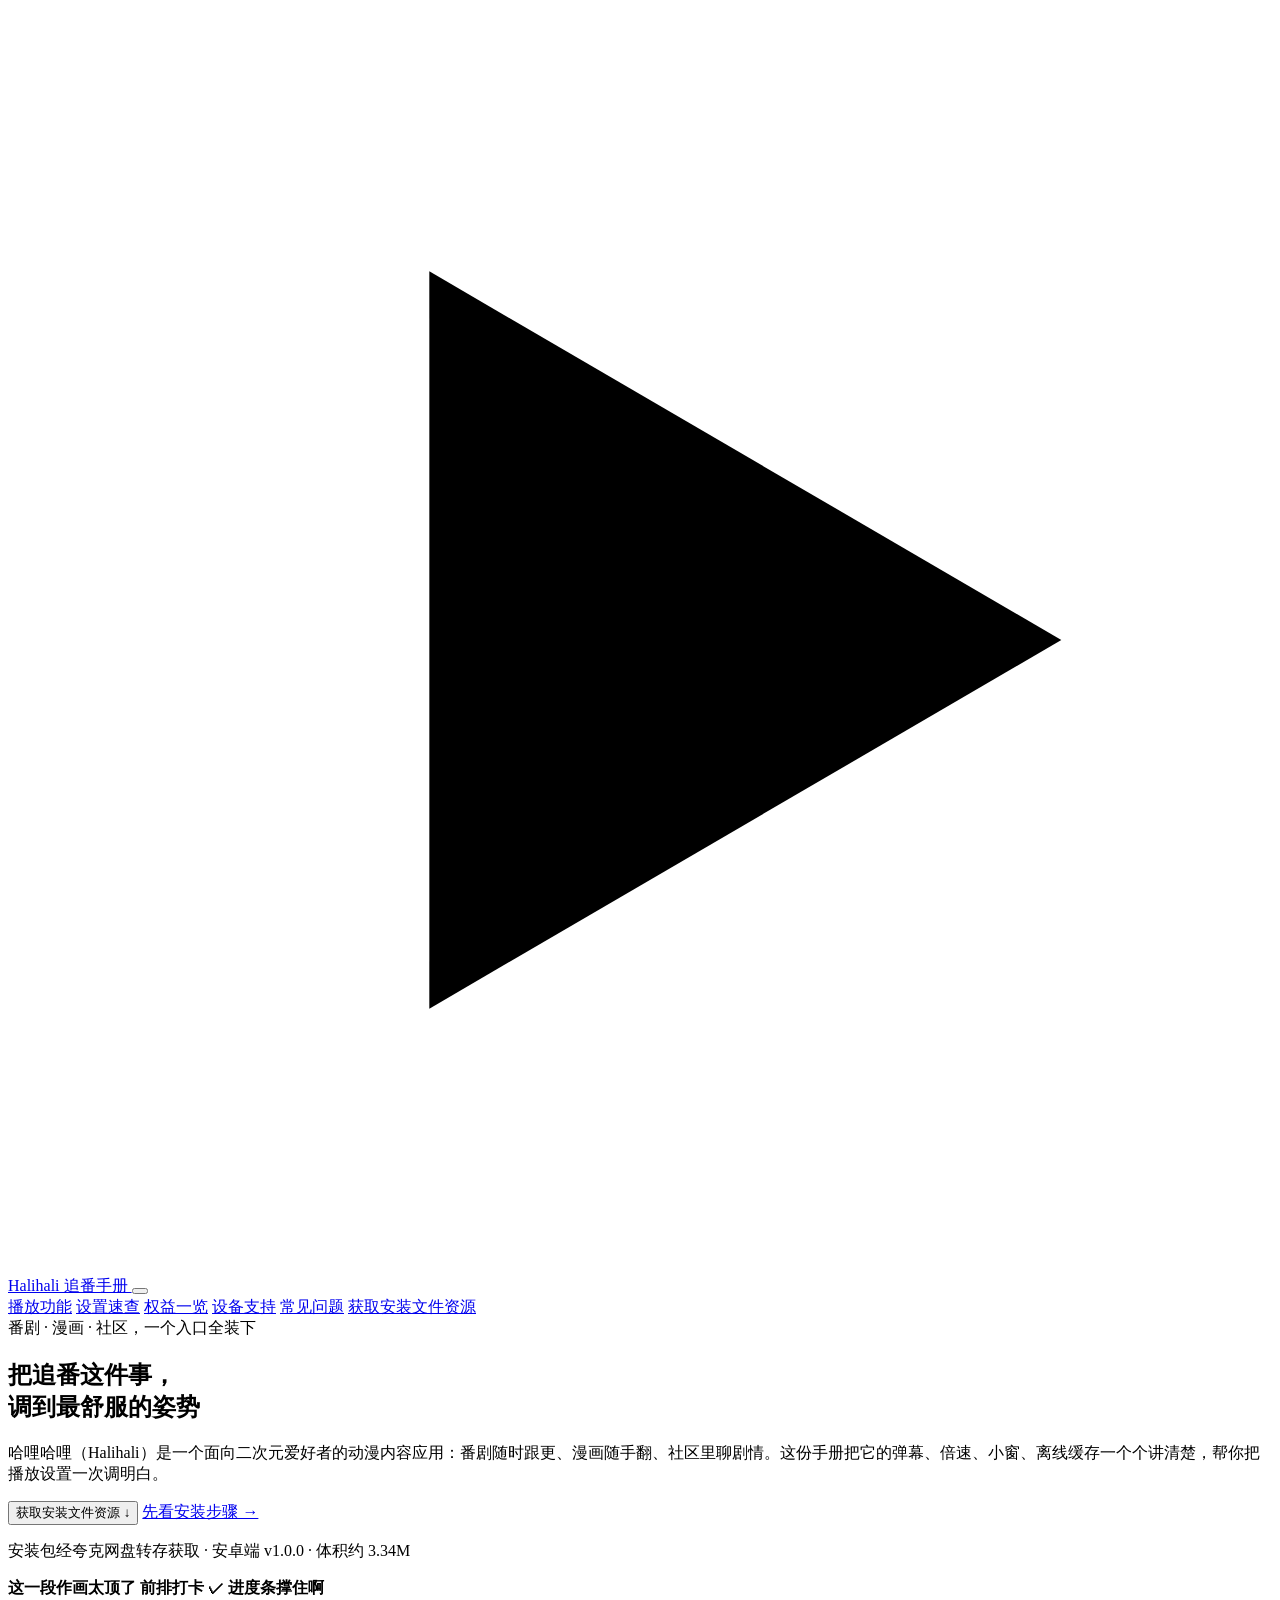
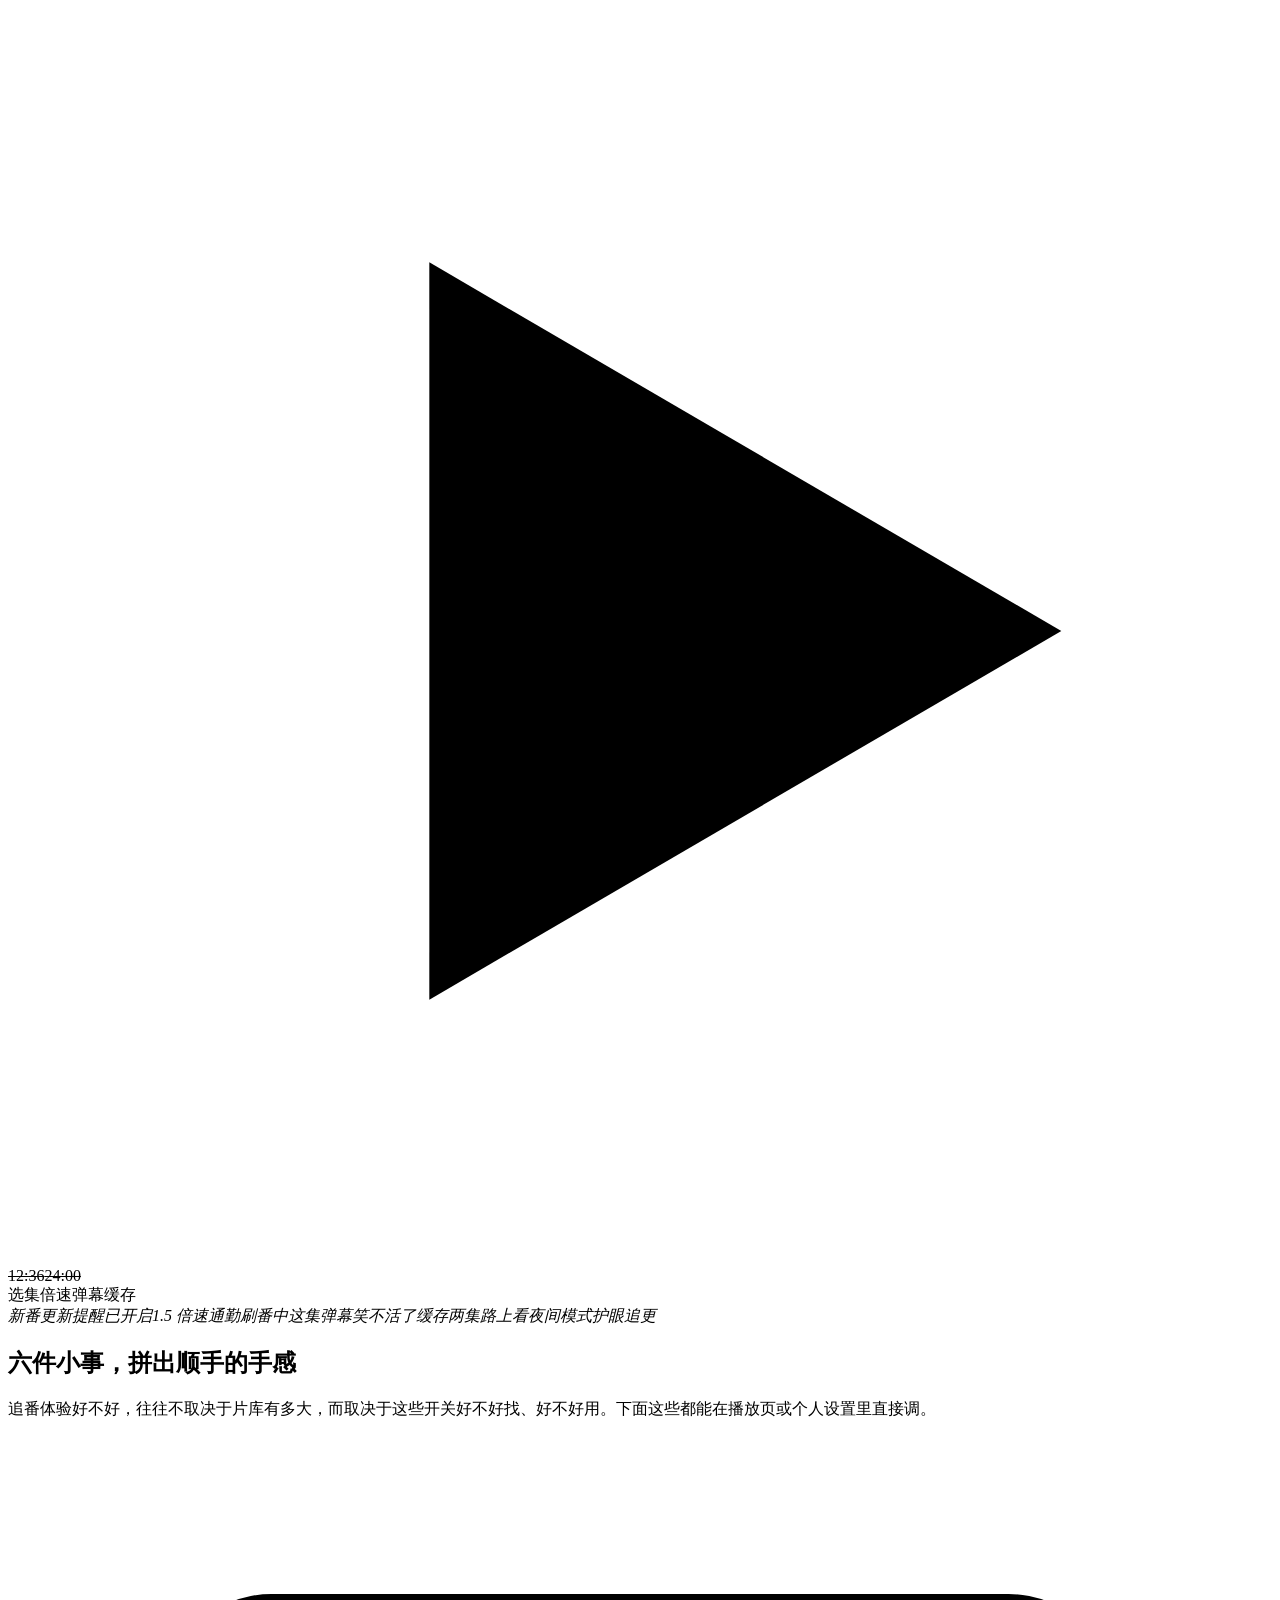
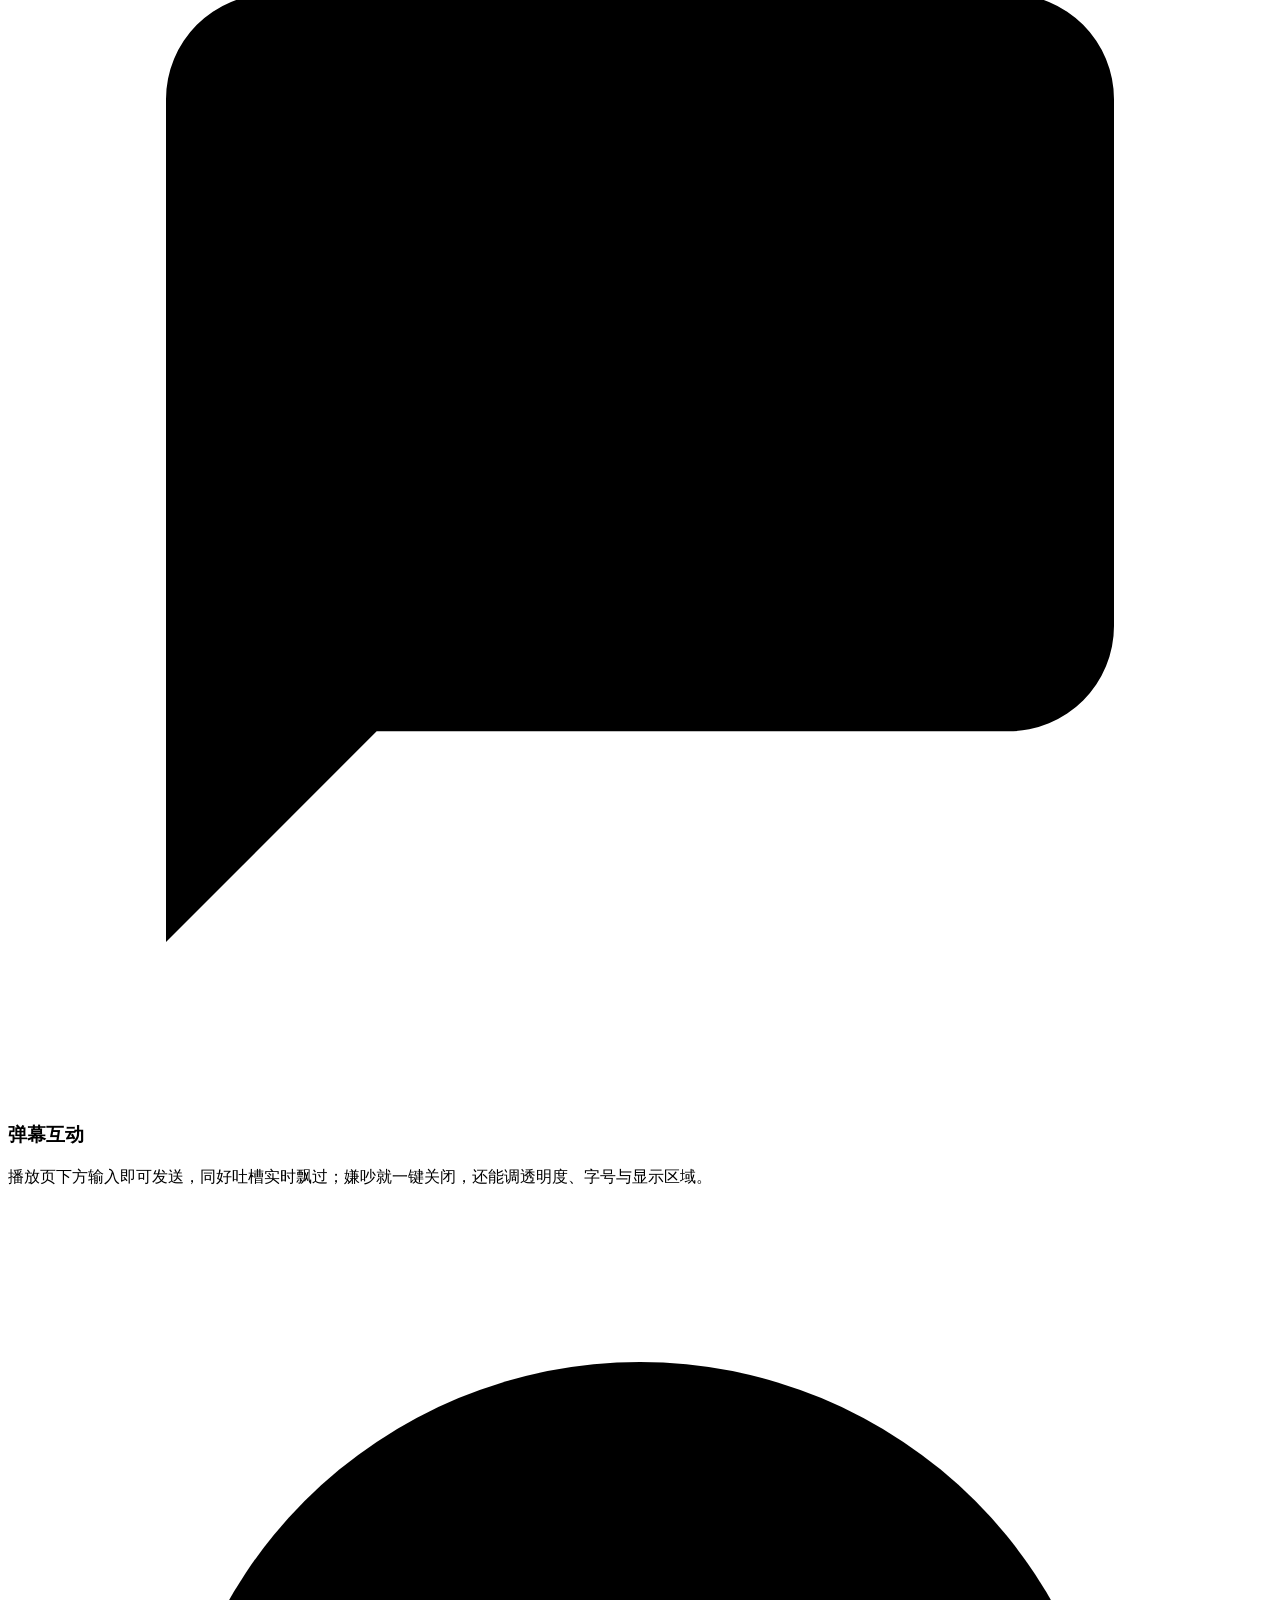
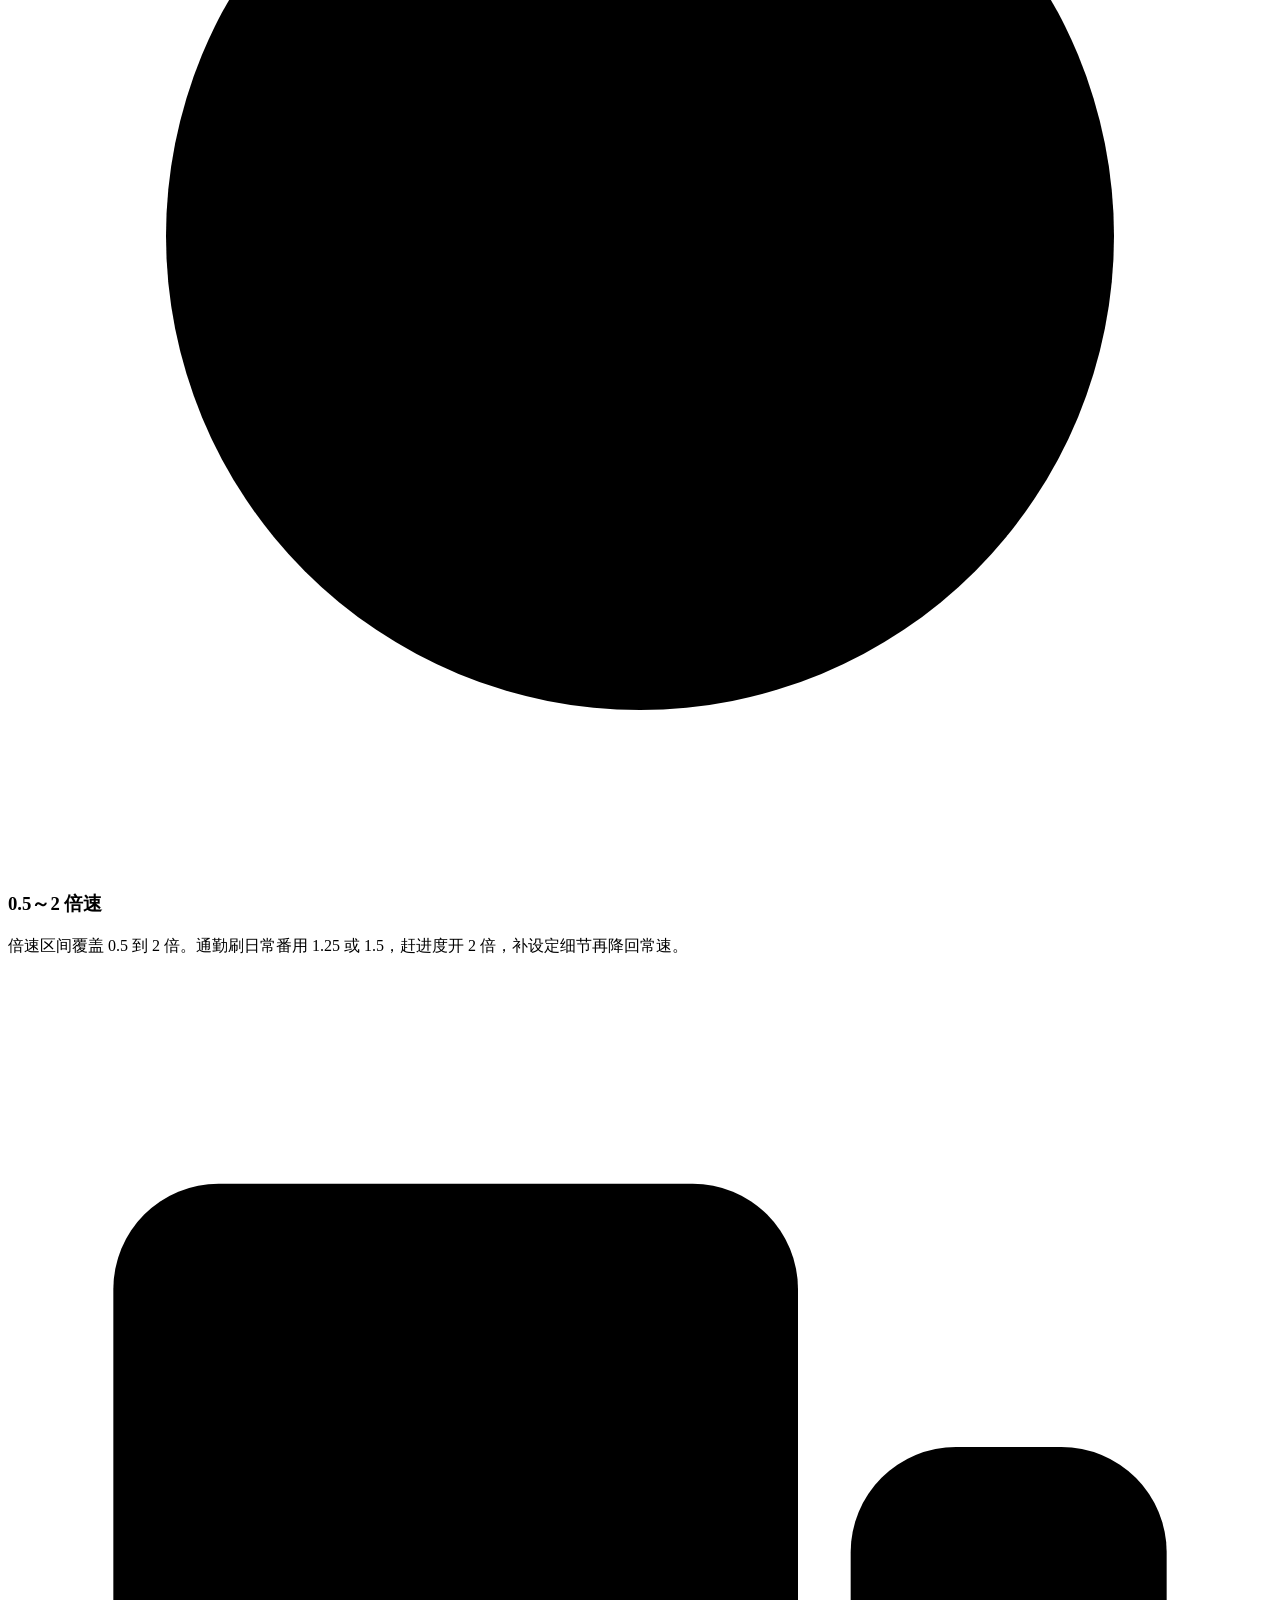
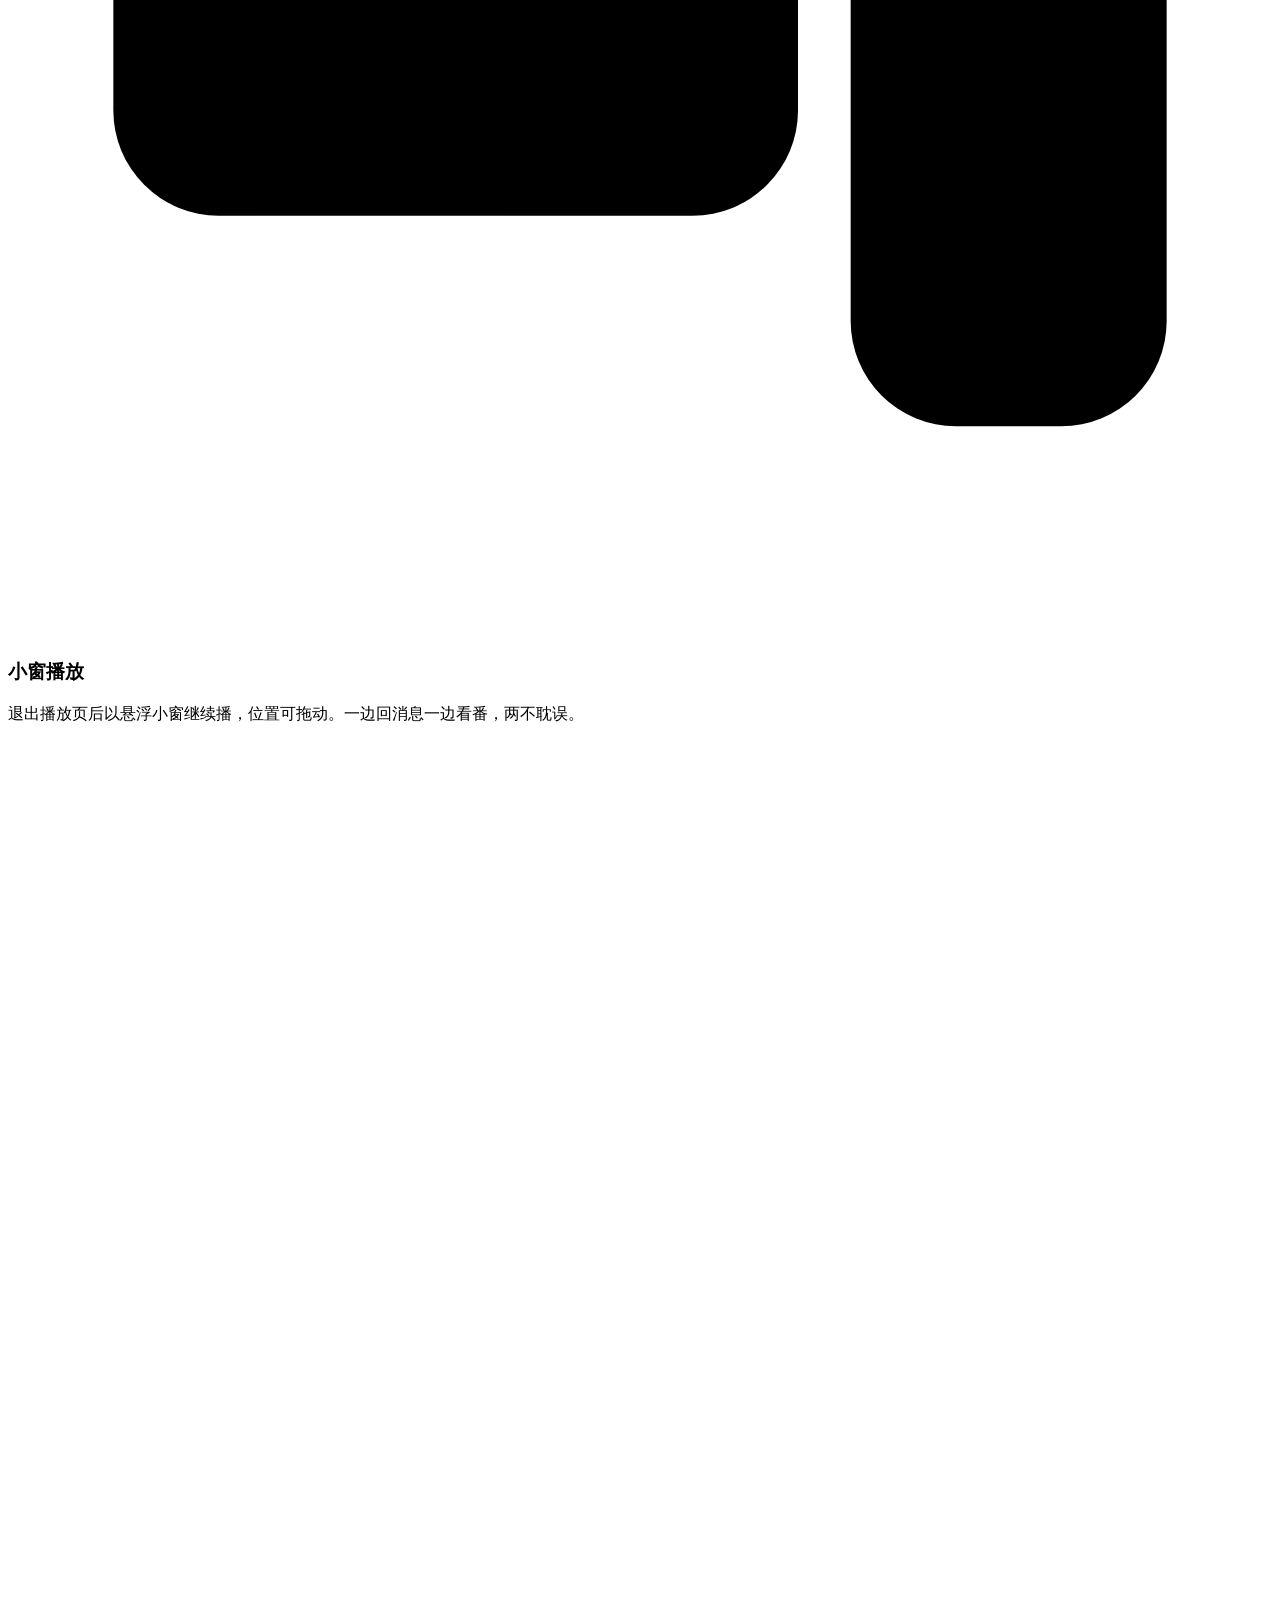
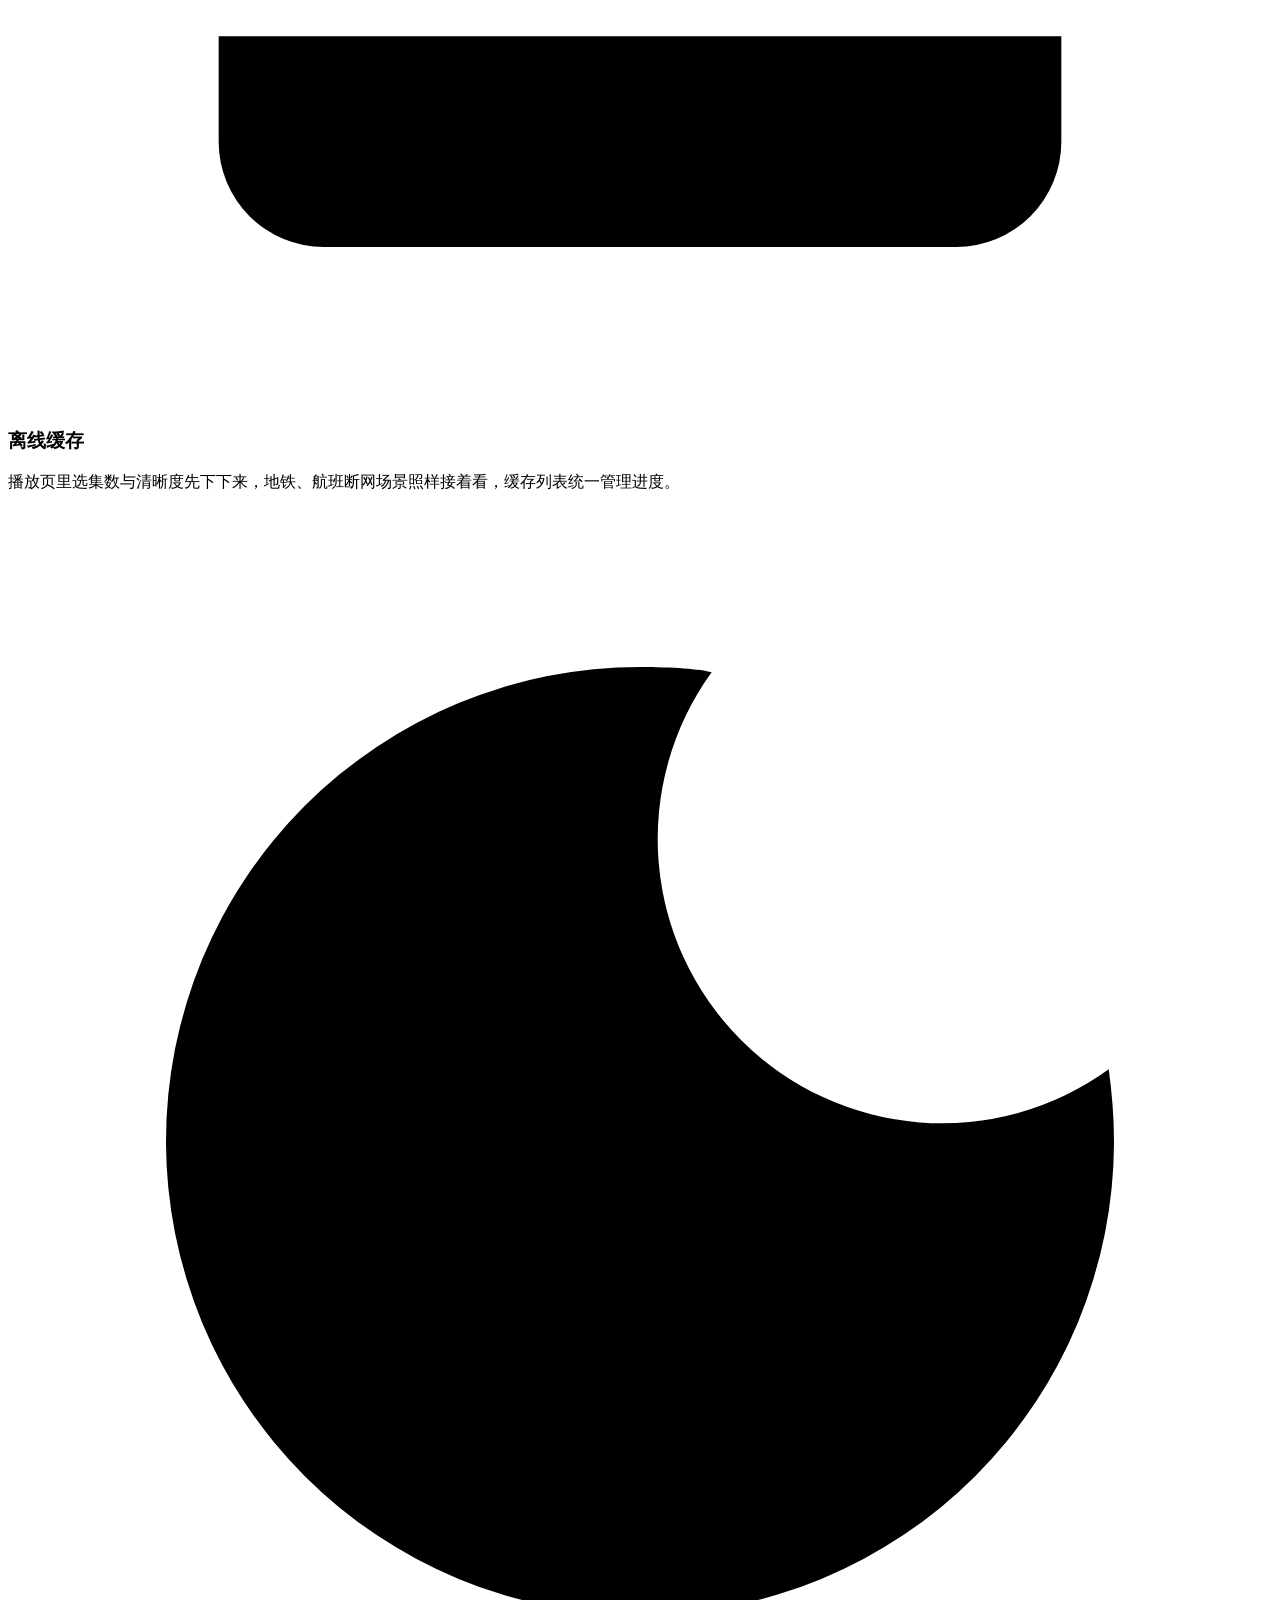
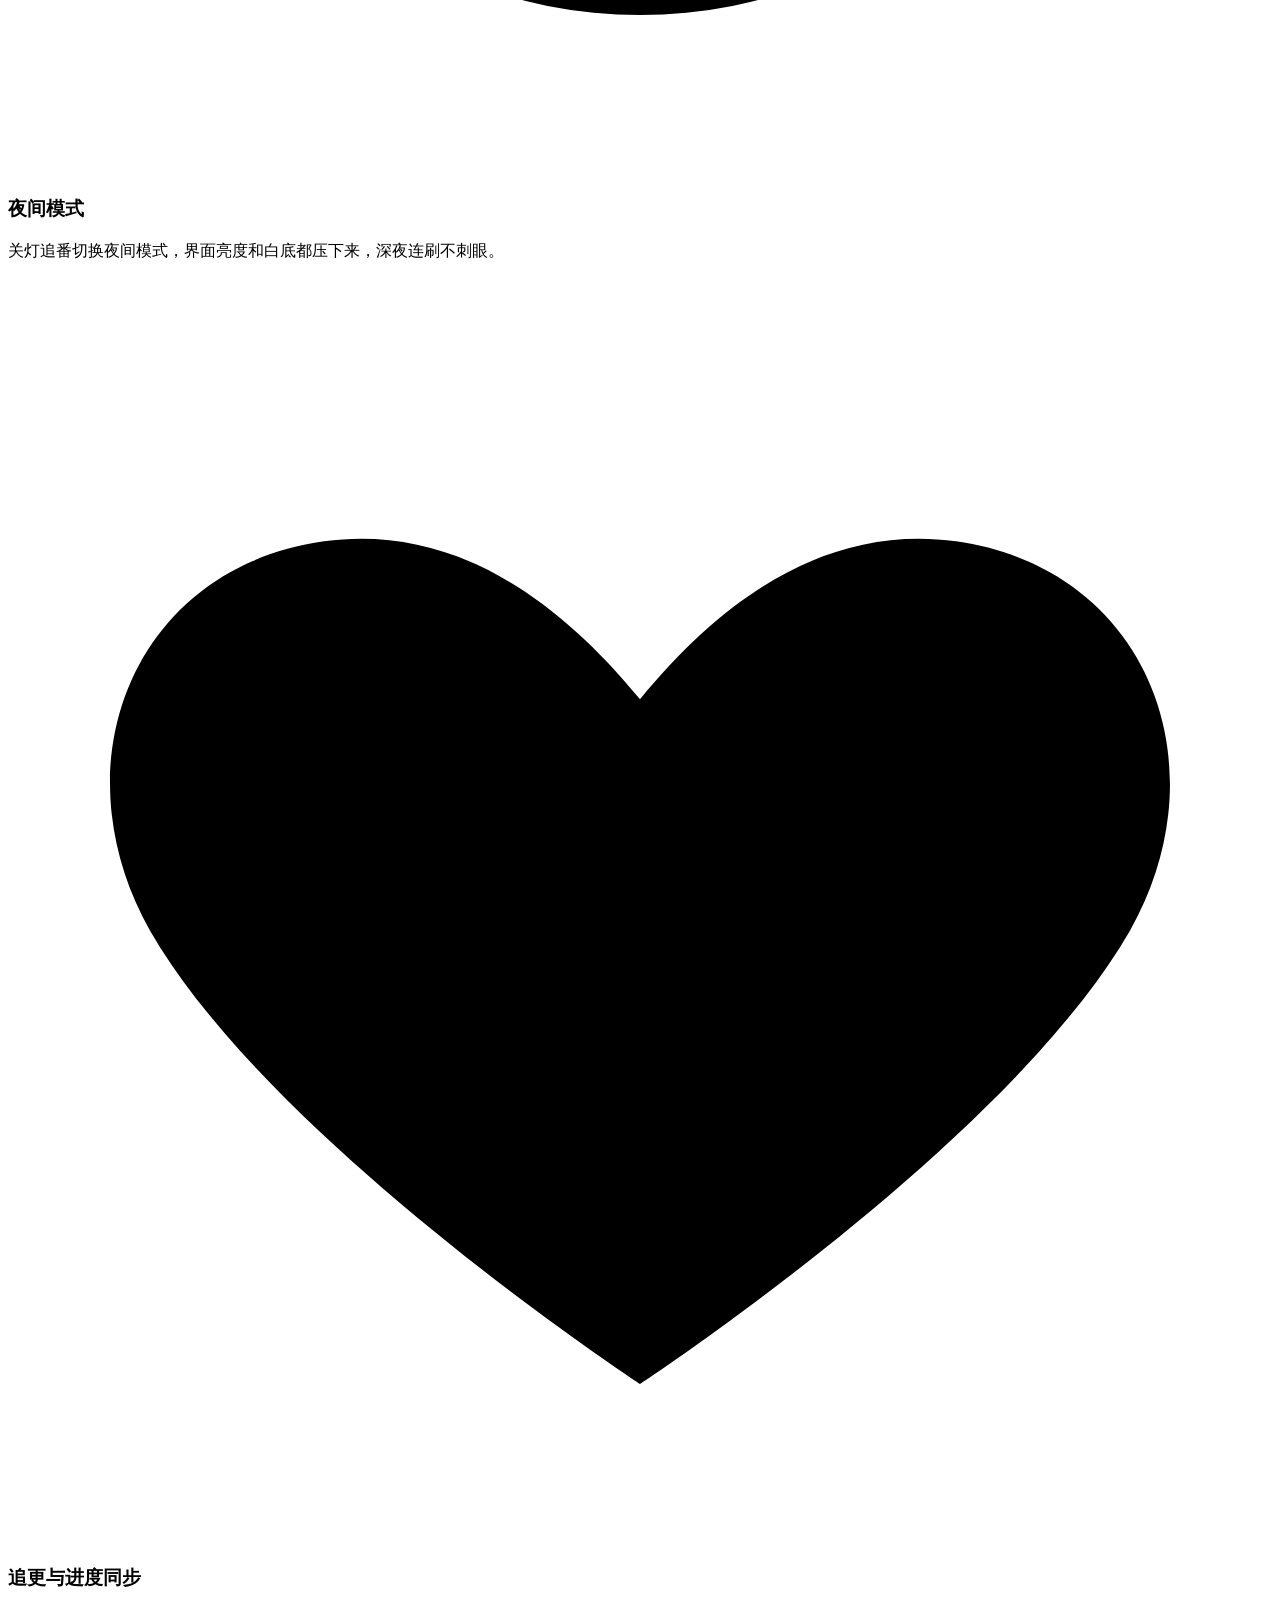
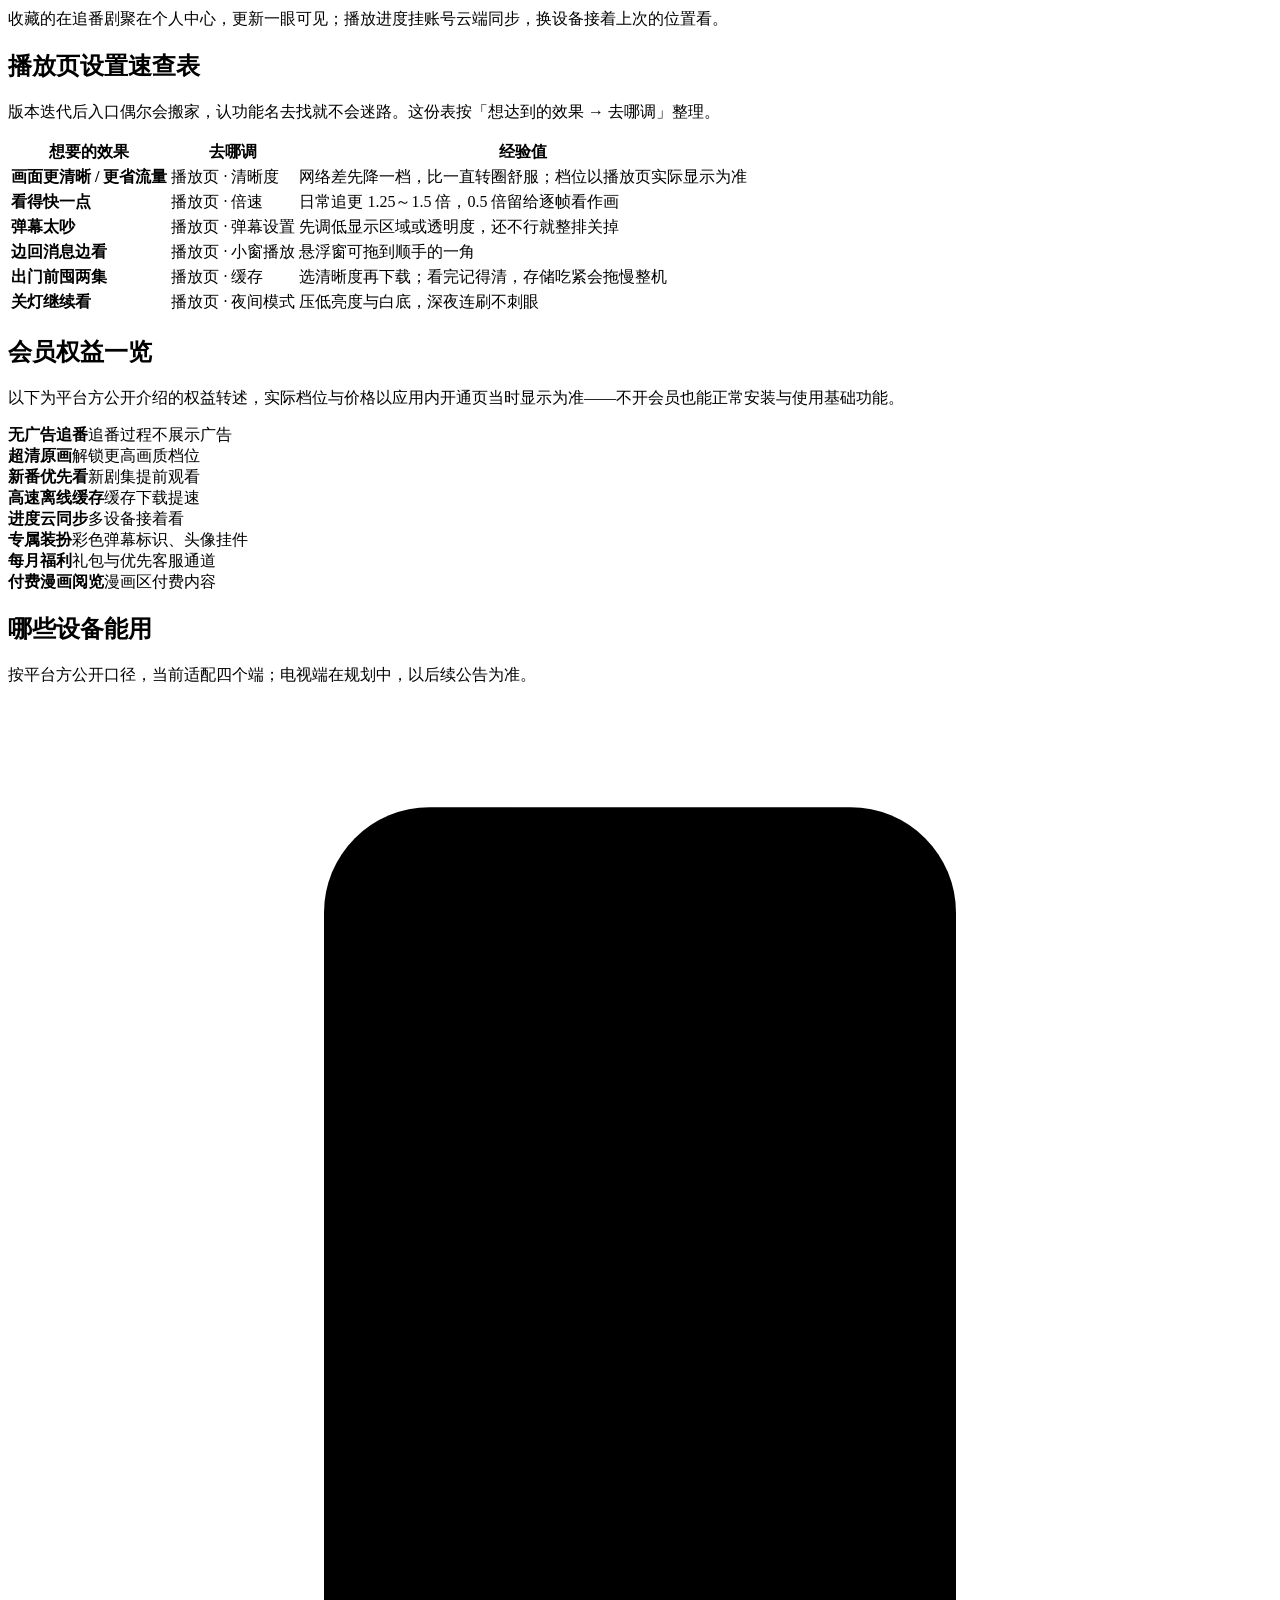
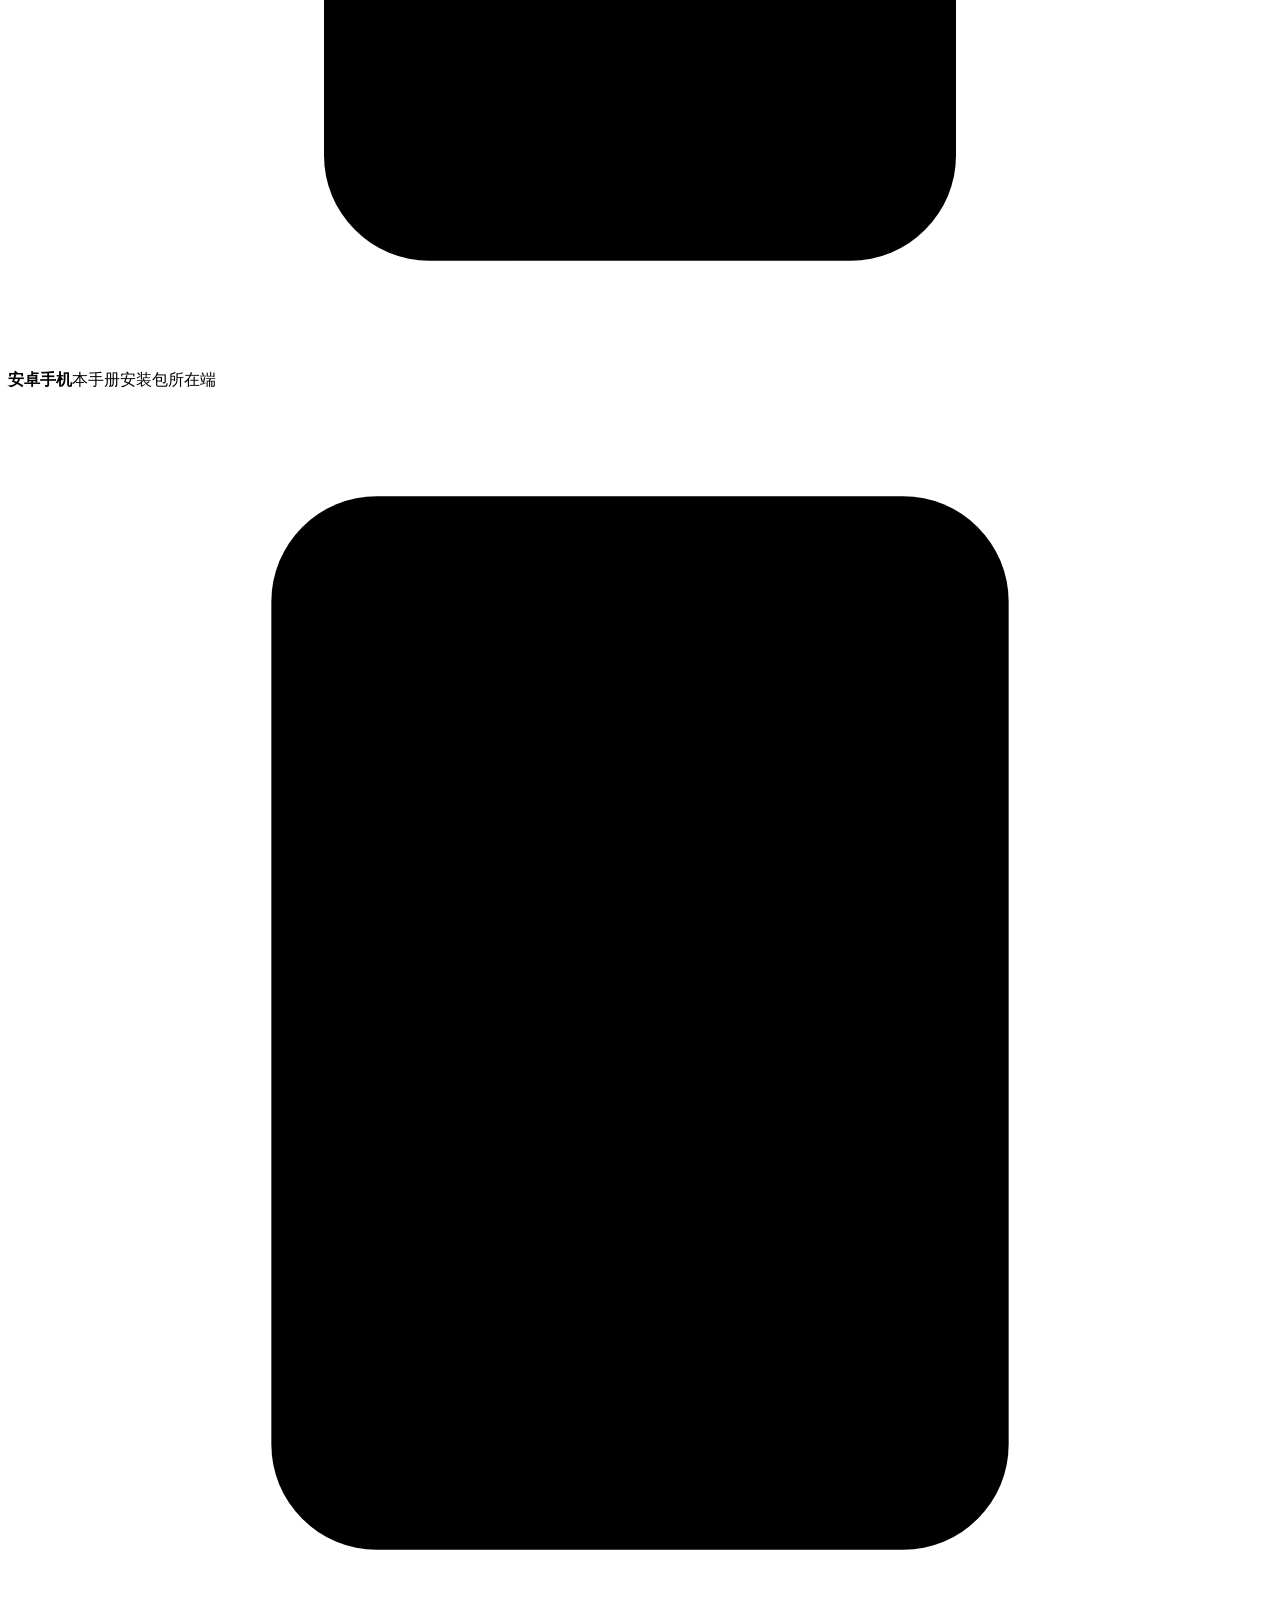
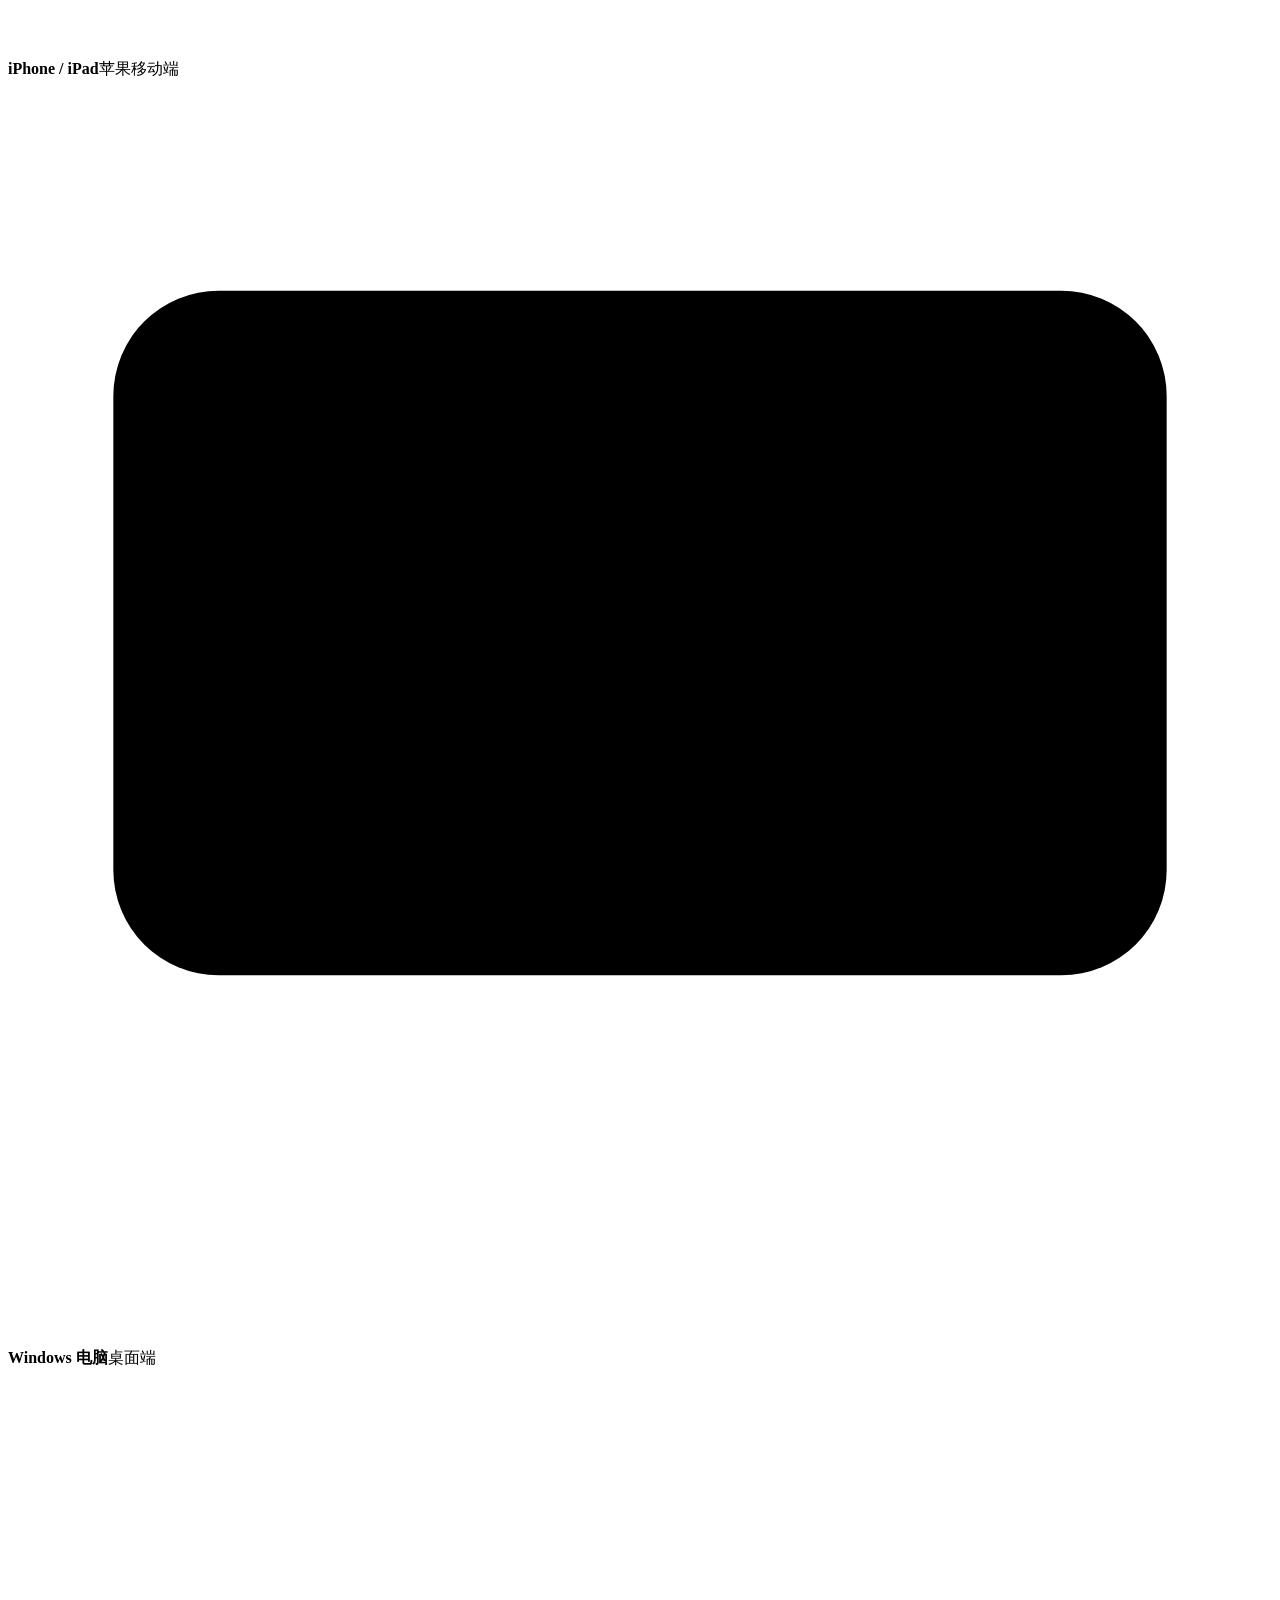
==== index.html @ 5f1c1021 "update" ====
<!DOCTYPE html>
<html lang="zh-CN">
<head>
<meta charset="UTF-8">
<meta name="viewport" content="width=device-width, initial-scale=1.0">
<title>哈哩哈哩 Halihali 追番手册：弹幕、倍速、小窗一次调明白</title>
<meta name="description" content="哈哩哈哩（Halihali）安卓端追番玩法整理：弹幕与倍速在哪里调、小窗与离线缓存怎么用、追更进度如何同步，附设备支持说明、会员权益一览与常见问题排查。">
<link rel="icon" href="data:image/svg+xml,%3Csvg xmlns='http://www.w3.org/2000/svg' viewBox='0 0 64 64'%3E%3Cdefs%3E%3ClinearGradient id='g' x1='0' y1='0' x2='1' y2='1'%3E%3Cstop offset='0' stop-color='%23ff5c8a'/%3E%3Cstop offset='1' stop-color='%238b5cf6'/%3E%3C/linearGradient%3E%3C/defs%3E%3Crect width='64' height='64' rx='16' fill='url(%23g)'/%3E%3Cpath d='M25 20l20 12-20 12z' fill='%23fff'/%3E%3C/svg%3E">
<link rel="preconnect" href="https://fonts.googleapis.com">
<link rel="preconnect" href="https://fonts.gstatic.com" crossorigin>
<link href="https://fonts.googleapis.com/css2?family=Baloo+2:wght@500;700&display=swap" rel="stylesheet">
<link rel="stylesheet" href="assets/css/style.css">
</head>
<body>

<header class="site-head">
  <div class="wrap head-in">
    <a class="brand" href="/">
      <span class="brand-dot"><svg viewBox="0 0 24 24"><path d="M8 5l12 7-12 7z"/></svg></span>
      Halihali 追番手册
    </a>
    <button class="nav-toggle" id="navToggle" aria-expanded="false" aria-controls="navMenu" aria-label="展开菜单"><span></span></button>
    <nav class="nav-menu" id="navMenu">
      <a href="#features">播放功能</a>
      <a href="#settings">设置速查</a>
      <a href="#perks">权益一览</a>
      <a href="#devices">设备支持</a>
      <a href="#faq">常见问题</a>
      <a class="nav-cta" href="download.html" data-nav>获取安装文件资源</a>
    </nav>
  </div>
</header>

<main>
<!-- 首屏 -->
<section class="hero">
  <div class="wrap hero-in">
    <div>
      <span class="hero-badge"><i></i>番剧 · 漫画 · 社区，一个入口全装下</span>
      <h1>把追番这件事，<br>调到<span class="grad-text">最舒服的姿势</span></h1>
      <p class="lead">哈哩哈哩（Halihali）是一个面向二次元爱好者的动漫内容应用：番剧随时跟更、漫画随手翻、社区里聊剧情。这份手册把它的弹幕、倍速、小窗、离线缓存一个个讲清楚，帮你把播放设置一次调明白。</p>
      <div class="hero-acts">
        <button class="btn btn-main" data-link="download">获取安装文件资源 ↓</button>
        <a class="btn btn-ghost" href="download.html">先看安装步骤 →</a>
      </div>
      <p class="hero-note">安装包经夸克网盘转存获取 · 安卓端 v1.0.0 · 体积约 3.34M</p>
    </div>
    <div class="mock-zone">
      <div class="mock" aria-hidden="true">
        <div class="mock-screen">
          <span class="glow g1"></span><span class="glow g2"></span>
          <div class="mock-dm">
            <b>这一段作画太顶了</b>
            <b>前排打卡 ✓</b>
            <b>进度条撑住啊</b>
          </div>
          <span class="mock-play"><svg viewBox="0 0 24 24"><path d="M8 5l12 7-12 7z"/></svg></span>
          <div class="mock-bar"><u></u><s><span>12:36</span><span>24:00</span></s></div>
        </div>
        <div class="mock-btns">
          <span class="on">选集</span><span>倍速</span><span>弹幕</span><span>缓存</span>
        </div>
      </div>
    </div>
  </div>
  <div class="wrap"><div class="danmaku" aria-hidden="true">
    <i>新番更新提醒已开启</i><i>1.5 倍速通勤刷番中</i><i>这集弹幕笑不活了</i><i>缓存两集路上看</i><i>夜间模式护眼追更</i>
  </div></div>
</section>

<!-- 播放功能 -->
<section id="features">
  <div class="wrap">
    <h2 class="sec-title">六件小事，拼出<span class="grad-text">顺手的手感</span></h2>
    <p class="sec-sub">追番体验好不好，往往不取决于片库有多大，而取决于这些开关好不好找、好不好用。下面这些都能在播放页或个人设置里直接调。</p>
    <div class="grid-3">
      <div class="feat">
        <div class="feat-ico"><svg viewBox="0 0 24 24"><path d="M21 15a2 2 0 0 1-2 2H7l-4 4V5a2 2 0 0 1 2-2h14a2 2 0 0 1 2 2z"/></svg></div>
        <h3>弹幕互动</h3>
        <p>播放页下方输入即可发送，同好吐槽实时飘过；嫌吵就一键关闭，还能调透明度、字号与显示区域。</p>
      </div>
      <div class="feat">
        <div class="feat-ico"><svg viewBox="0 0 24 24"><circle cx="12" cy="12" r="9"/><path d="M12 7v5l3 3"/></svg></div>
        <h3>0.5～2 倍速</h3>
        <p>倍速区间覆盖 0.5 到 2 倍。通勤刷日常番用 1.25 或 1.5，赶进度开 2 倍，补设定细节再降回常速。</p>
      </div>
      <div class="feat">
        <div class="feat-ico"><svg viewBox="0 0 24 24"><rect x="2" y="4" width="13" height="12" rx="2"/><rect x="16" y="9" width="6" height="11" rx="2"/></svg></div>
        <h3>小窗播放</h3>
        <p>退出播放页后以悬浮小窗继续播，位置可拖动。一边回消息一边看番，两不耽误。</p>
      </div>
      <div class="feat">
        <div class="feat-ico"><svg viewBox="0 0 24 24"><path d="M12 3v12m0 0l-4-4m4 4l4-4"/><path d="M4 17v2a2 2 0 0 0 2 2h12a2 2 0 0 0 2-2v-2"/></svg></div>
        <h3>离线缓存</h3>
        <p>播放页里选集数与清晰度先下下来，地铁、航班断网场景照样接着看，缓存列表统一管理进度。</p>
      </div>
      <div class="feat">
        <div class="feat-ico"><svg viewBox="0 0 24 24"><path d="M12 3a9 9 0 1 0 9 9c0-.46-.04-.92-.1-1.36a5.4 5.4 0 0 1-7.54-7.54C13.16 3.04 12.6 3 12 3z"/></svg></div>
        <h3>夜间模式</h3>
        <p>关灯追番切换夜间模式，界面亮度和白底都压下来，深夜连刷不刺眼。</p>
      </div>
      <div class="feat">
        <div class="feat-ico"><svg viewBox="0 0 24 24"><path d="M12 21s-7-4.6-9.3-8.6C.9 9.2 2.4 5.5 6 5c2.2-.3 4.2.8 6 3 1.8-2.2 3.8-3.3 6-3 3.6.5 5.1 4.2 3.3 7.4C19 16.4 12 21 12 21z"/></svg></div>
        <h3>追更与进度同步</h3>
        <p>收藏的在追番剧聚在个人中心，更新一眼可见；播放进度挂账号云端同步，换设备接着上次的位置看。</p>
      </div>
    </div>
  </div>
</section>

<!-- 设置速查表 -->
<section id="settings" style="background: var(--bg-soft);">
  <div class="wrap">
    <h2 class="sec-title">播放页设置速查表</h2>
    <p class="sec-sub">版本迭代后入口偶尔会搬家，认功能名去找就不会迷路。这份表按「想达到的效果 → 去哪调」整理。</p>
    <div class="tbl-card tbl-wrap">
      <table>
        <thead><tr><th>想要的效果</th><th>去哪调</th><th>经验值</th></tr></thead>
        <tbody>
          <tr><td><strong>画面更清晰 / 更省流量</strong></td><td>播放页 · 清晰度</td><td>网络差先降一档，比一直转圈舒服；档位以播放页实际显示为准</td></tr>
          <tr><td><strong>看得快一点</strong></td><td>播放页 · 倍速</td><td>日常追更 1.25～1.5 倍，0.5 倍留给逐帧看作画</td></tr>
          <tr><td><strong>弹幕太吵</strong></td><td>播放页 · 弹幕设置</td><td>先调低显示区域或透明度，还不行就整排关掉</td></tr>
          <tr><td><strong>边回消息边看</strong></td><td>播放页 · 小窗播放</td><td>悬浮窗可拖到顺手的一角</td></tr>
          <tr><td><strong>出门前囤两集</strong></td><td>播放页 · 缓存</td><td>选清晰度再下载；看完记得清，存储吃紧会拖慢整机</td></tr>
          <tr><td><strong>关灯继续看</strong></td><td>播放页 · 夜间模式</td><td>压低亮度与白底，深夜连刷不刺眼</td></tr>
        </tbody>
      </table>
    </div>
  </div>
</section>

<!-- 会员权益 -->
<section id="perks">
  <div class="wrap">
    <h2 class="sec-title">会员权益一览</h2>
    <p class="sec-sub">以下为平台方公开介绍的权益转述，实际档位与价格以应用内开通页当时显示为准——不开会员也能正常安装与使用基础功能。</p>
    <div class="perk-grid">
      <div class="perk"><b>无广告追番</b><span>追番过程不展示广告</span></div>
      <div class="perk"><b>超清原画</b><span>解锁更高画质档位</span></div>
      <div class="perk"><b>新番优先看</b><span>新剧集提前观看</span></div>
      <div class="perk"><b>高速离线缓存</b><span>缓存下载提速</span></div>
      <div class="perk"><b>进度云同步</b><span>多设备接着看</span></div>
      <div class="perk"><b>专属装扮</b><span>彩色弹幕标识、头像挂件</span></div>
      <div class="perk"><b>每月福利</b><span>礼包与优先客服通道</span></div>
      <div class="perk"><b>付费漫画阅览</b><span>漫画区付费内容</span></div>
    </div>
  </div>
</section>

<!-- 设备支持 -->
<section id="devices" style="background: var(--bg-soft);">
  <div class="wrap">
    <h2 class="sec-title">哪些设备能用</h2>
    <p class="sec-sub">按平台方公开口径，当前适配四个端；电视端在规划中，以后续公告为准。</p>
    <div class="dev-grid">
      <div class="dev"><svg viewBox="0 0 24 24"><rect x="6" y="2" width="12" height="20" rx="2"/><path d="M11 18h2"/></svg><b>安卓手机</b><span>本手册安装包所在端</span></div>
      <div class="dev"><svg viewBox="0 0 24 24"><rect x="5" y="2" width="14" height="20" rx="2"/><circle cx="12" cy="18" r="1"/></svg><b>iPhone / iPad</b><span>苹果移动端</span></div>
      <div class="dev"><svg viewBox="0 0 24 24"><rect x="2" y="4" width="20" height="13" rx="2"/><path d="M8 21h8m-4-4v4"/></svg><b>Windows 电脑</b><span>桌面端</span></div>
      <div class="dev"><svg viewBox="0 0 24 24"><rect x="2" y="5" width="20" height="14" rx="2"/><path d="M8 11l3 2-3 2"/></svg><b>鸿蒙</b><span>第四端 · TV 规划中</span></div>
    </div>
    <p class="notice"><strong>留意：</strong>网页端在线观看已停止运营，番剧、漫画与社区动态改为在应用内浏览——浏览器打不开网页版不是网络故障，装应用登录原账号即可，收藏与会员权益都会保留。</p>
  </div>
</section>

<!-- FAQ -->
<section id="faq" class="faq">
  <div class="wrap">
    <h2 class="sec-title">常见问题</h2>
    <p class="sec-sub">安装与使用中最常被问到的几件事，先看这里，大部分不用翻长教程。</p>
    <details>
      <summary>安装时提示「有风险 / 病毒」要紧吗？</summary>
      <p>这是部分手机安全软件对新应用的常见误判。建议先核对安装包的体积与 MD5 校验值（见下载页的包信息表），对得上说明文件完整，可继续安装；仍不放心就换一条获取渠道再比对。</p>
    </details>
    <details>
      <summary>安装包多大？什么系统装得上？</summary>
      <p>本手册对应的是 v1.0.0 安卓包，体积约 3.34M，要求安卓系统 5.2 及以上。更老的系统装得上也容易闪退，属于版本不满足要求。</p>
    </details>
    <details>
      <summary>弹幕一多就卡，怎么办？</summary>
      <p>先把弹幕关掉或调低密度，画面少画一批文字，老机型能明显轻松些；再不行按「降画质 → 清缓存 → 重启手机」的顺序排查，逐层定位。</p>
    </details>
    <details>
      <summary>换手机后收藏和进度还在吗？</summary>
      <p>在。收藏、追更列表、播放进度都挂在账号上而不是设备上，新手机装好登录原账号即可接着看。卸载重装前记得先确认账号能正常登录。</p>
    </details>
    <details>
      <summary>点「应用未安装」是怎么回事？</summary>
      <p>多半是手机里已经装过另一个渠道的同名应用，签名不同不能覆盖。先卸载旧的再装这份；卸载会清掉旧应用的本地数据，云端账号数据不受影响。</p>
    </details>
    <details>
      <summary>会员是必须开的吗？</summary>
      <p>不是。安装与基础观看不依赖会员，会员解锁的是原画画质、新番优先、高速缓存这类增益权益；开不开、开多久，看自己在应用内开通页比对后再决定。</p>
    </details>
  </div>
</section>

<!-- 尾部行动区 -->
<section style="padding-top: 0;">
  <div class="wrap">
    <div class="mid-cta">
      <h2>装好应用，今晚就开追</h2>
      <p>安装包信息、安卓安装步骤与装不上时的逐项排查，都在下载页。</p>
      <a class="btn btn-main" href="download.html">查看安装包与步骤 →</a>
    </div>
  </div>
</section>
</main>

<footer class="site-foot">
  <div class="wrap foot-in">
    <p>Halihali 追番手册 · 一个第三方介绍与使用说明页，内容整理自公开资料，版权归原作者所有</p>
    <p>页面所述功能与权益以应用内实际显示为准</p>
  </div>
</footer>

<div class="float-btns">
  <button class="fbtn" id="backTop" aria-label="返回顶部">↑</button>
  <button class="fbtn fbtn-dl" data-link="download" aria-label="获取安装文件资源"><svg viewBox="0 0 24 24"><path d="M12 3v12m0 0l-4-4m4 4l4-4M4 17v2a2 2 0 0 0 2 2h12a2 2 0 0 0 2-2v-2"/></svg></button>
</div>

<script src="assets/js/links.js"></script>
<script src="assets/js/site.js"></script>
</body>
</html>
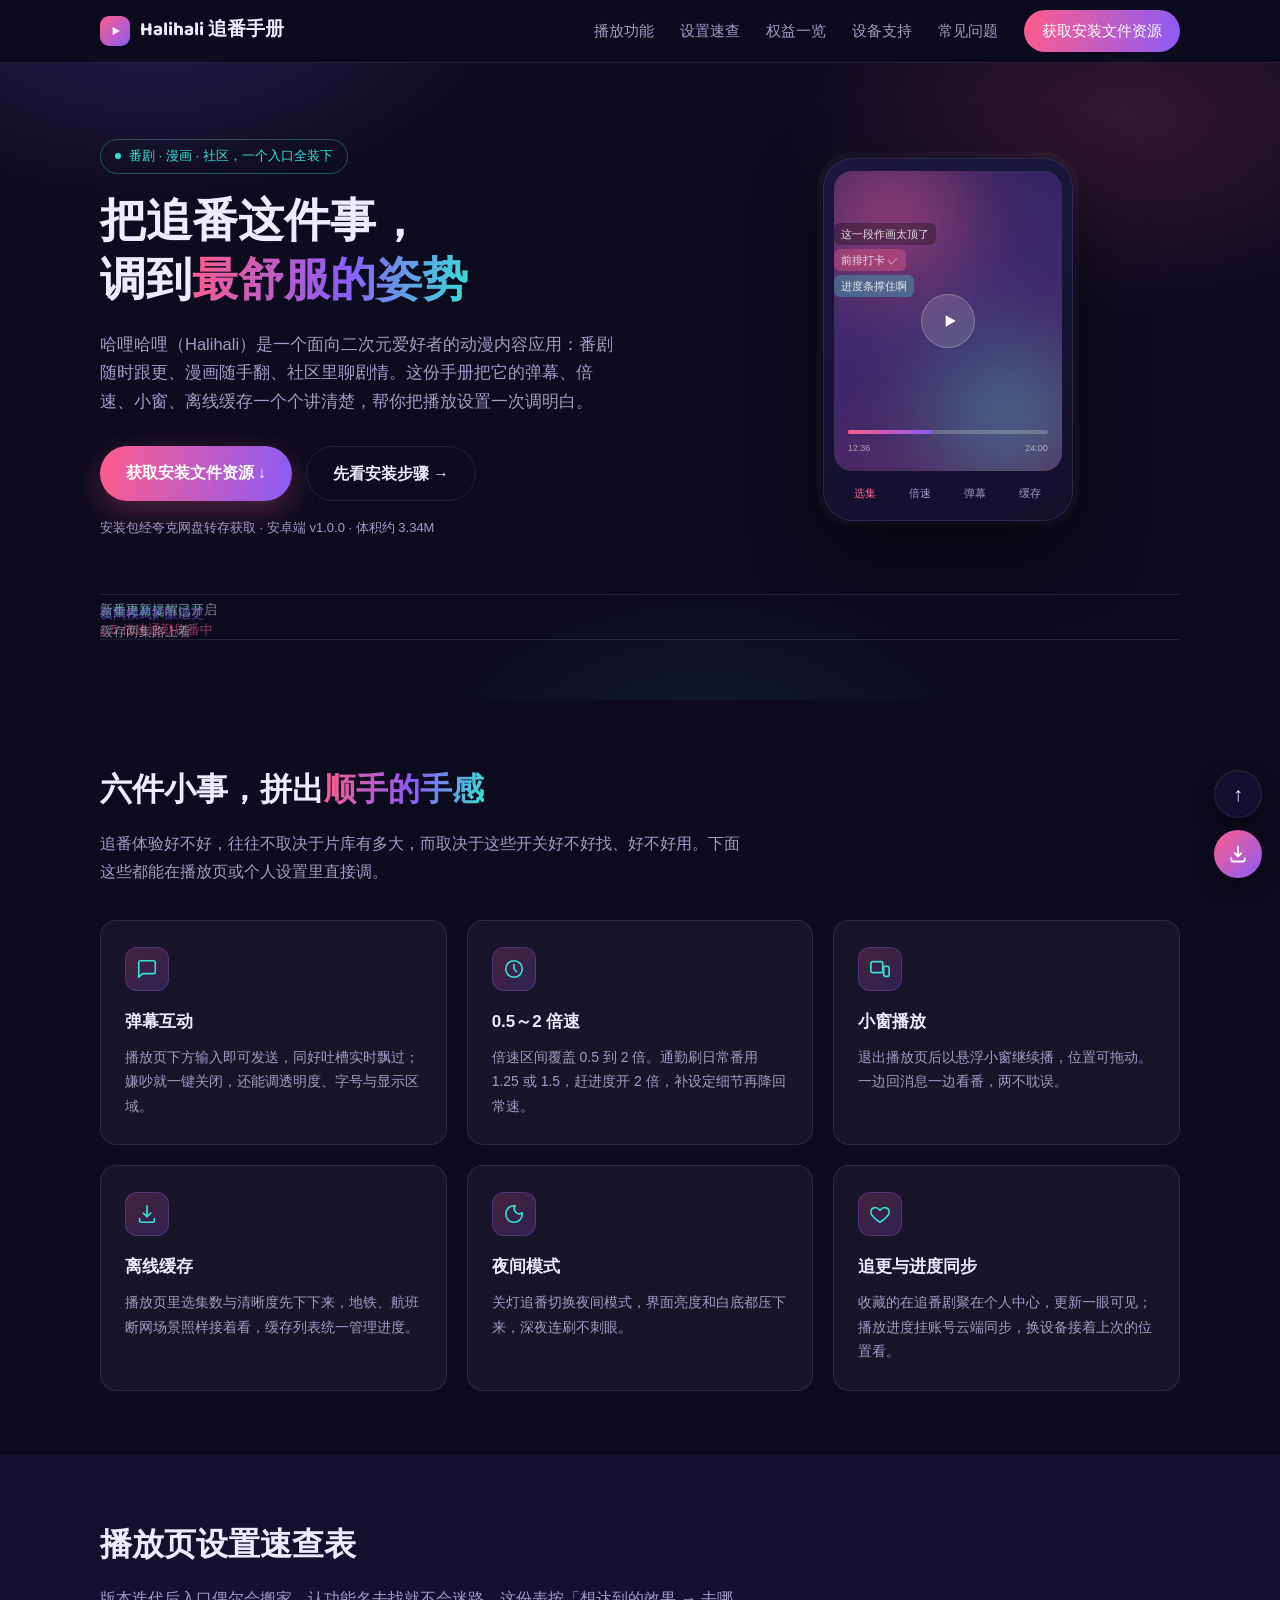
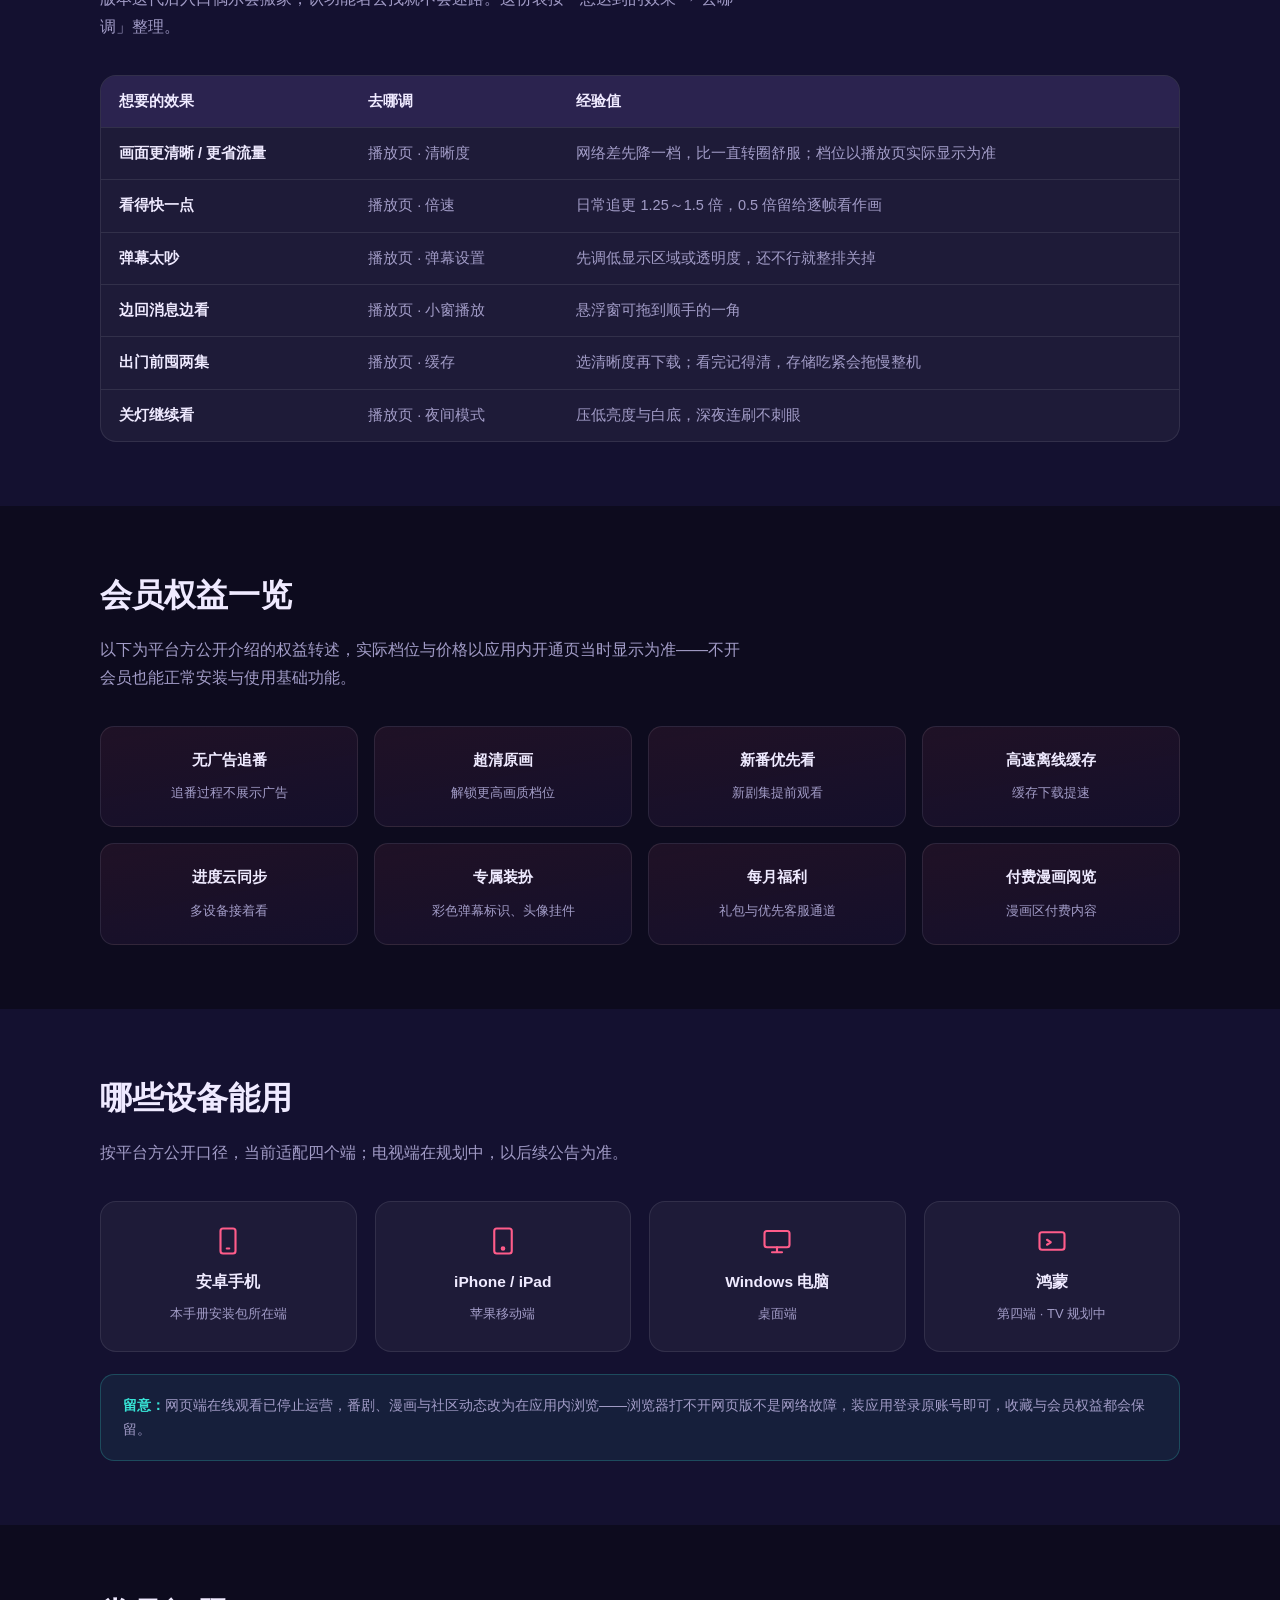
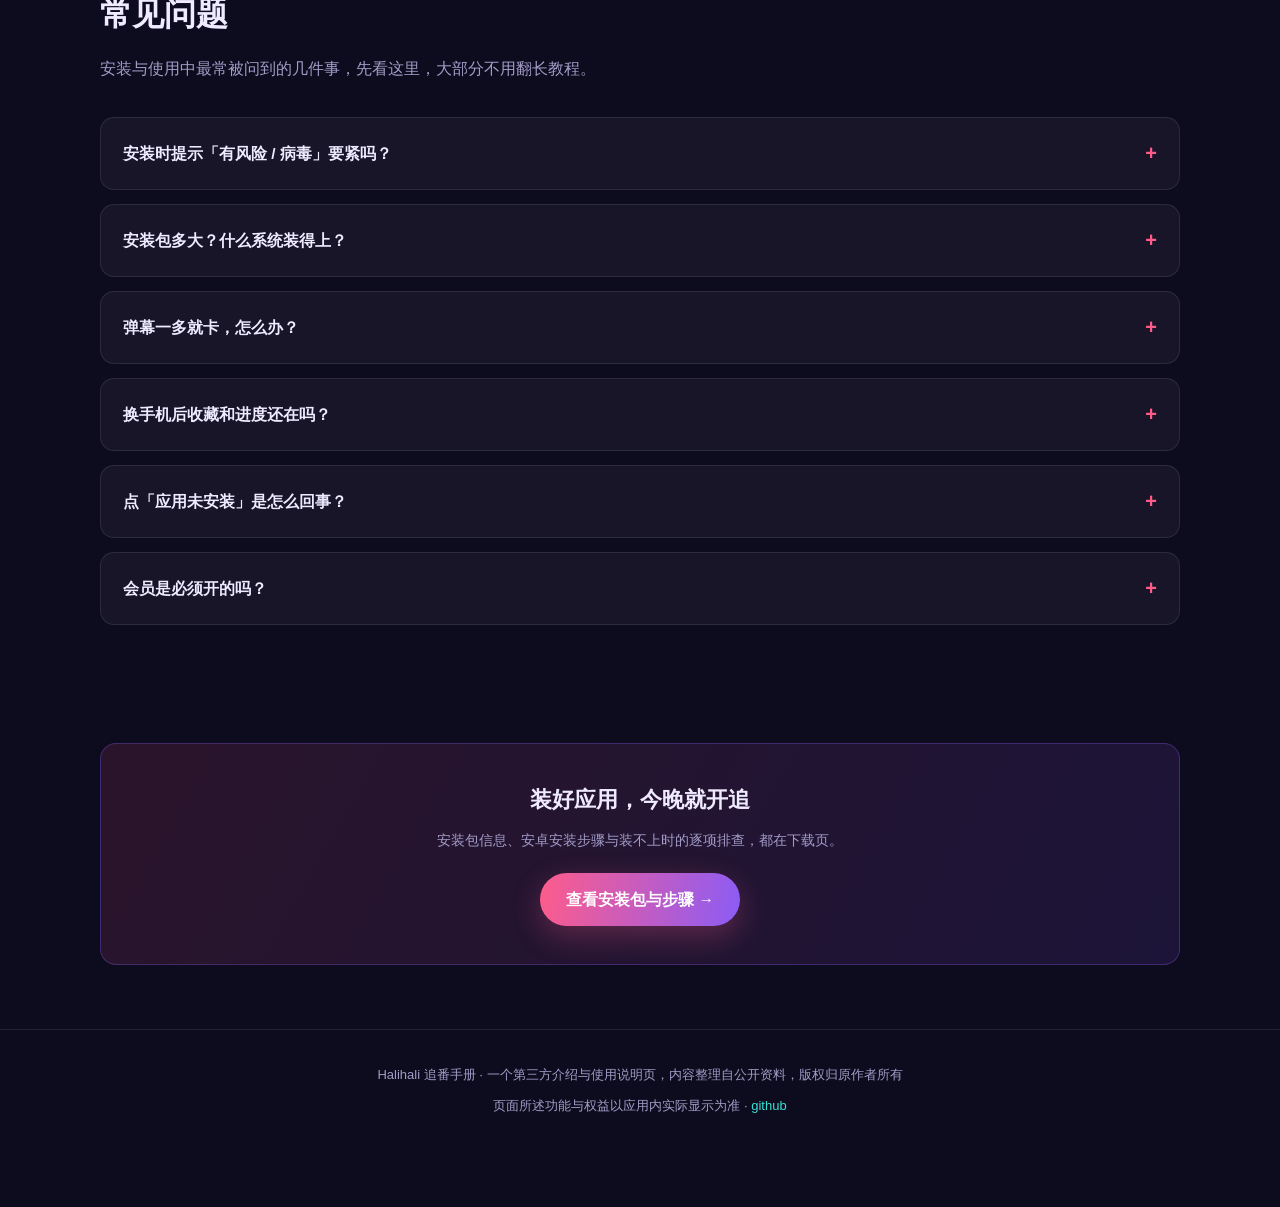
==== commit 9368b970: "update" ====
--- a/index.html
+++ b/index.html
@@ -209,7 +209,7 @@
 <footer class="site-foot">
   <div class="wrap foot-in">
     <p>Halihali 追番手册 · 一个第三方介绍与使用说明页，内容整理自公开资料，版权归原作者所有</p>
-    <p>页面所述功能与权益以应用内实际显示为准</p>
+    <p>页面所述功能与权益以应用内实际显示为准 · <a href="https://github.com/alipymanbu/halihali.loveyou.bond">github</a></p>
   </div>
 </footer>
 
--- a/assets/css/style.css
+++ b/assets/css/style.css
@@ -0,0 +1,287 @@
+/* halihali.loveyou.bond — 深夜追番霓虹主题 */
+:root {
+  --bg: #0d0b1e;
+  --bg-soft: #141130;
+  --card: rgba(255, 255, 255, 0.045);
+  --card-line: rgba(255, 255, 255, 0.09);
+  --pink: #ff5c8a;
+  --violet: #8b5cf6;
+  --cyan: #37e2d5;
+  --text: #efeaff;
+  --muted: #a29cc7;
+  --radius: 16px;
+  --font-disp: 'Baloo 2', 'PingFang SC', 'Microsoft YaHei', 'Noto Sans SC', sans-serif;
+  --font-body: 'PingFang SC', 'Microsoft YaHei', 'Noto Sans SC', -apple-system, sans-serif;
+}
+* { margin: 0; padding: 0; box-sizing: border-box; }
+html { scroll-behavior: smooth; }
+body {
+  background: var(--bg);
+  color: var(--text);
+  font-family: var(--font-body);
+  line-height: 1.75;
+  overflow-x: hidden;
+}
+img, svg, video { max-width: 100%; display: block; }
+a { color: var(--cyan); text-decoration: none; }
+.wrap { width: min(1080px, 92%); margin: 0 auto; }
+section { padding: 64px 0; }
+.sec-title { font-family: var(--font-disp); font-size: clamp(24px, 4vw, 32px); margin-bottom: 10px; }
+.sec-sub { color: var(--muted); margin-bottom: 34px; max-width: 640px; }
+.grad-text {
+  background: linear-gradient(100deg, var(--pink), var(--violet) 55%, var(--cyan));
+  -webkit-background-clip: text; background-clip: text;
+  -webkit-text-fill-color: transparent; color: transparent;
+}
+
+/* ---------- header ---------- */
+.site-head {
+  position: sticky; top: 0; z-index: 50;
+  background: rgba(13, 11, 30, 0.86);
+  backdrop-filter: blur(12px);
+  border-bottom: 1px solid var(--card-line);
+}
+.head-in { display: flex; align-items: center; justify-content: space-between; height: 62px; }
+.brand { display: flex; align-items: center; gap: 10px; font-family: var(--font-disp); font-size: 19px; color: var(--text); font-weight: 700; }
+.brand-dot { width: 30px; height: 30px; border-radius: 9px; background: linear-gradient(135deg, var(--pink), var(--violet)); display: grid; place-items: center; flex: none; }
+.brand-dot svg { width: 14px; height: 14px; fill: #fff; }
+.nav-menu { display: flex; align-items: center; gap: 26px; }
+.nav-menu a { color: var(--muted); font-size: 15px; transition: color .2s; }
+.nav-menu a:hover { color: var(--text); }
+.nav-cta {
+  padding: 8px 18px; border-radius: 999px; font-size: 14px; color: #fff !important;
+  background: linear-gradient(100deg, var(--pink), var(--violet));
+}
+.nav-toggle { display: none; background: none; border: 1px solid var(--card-line); border-radius: 10px; width: 42px; height: 40px; cursor: pointer; position: relative; }
+.nav-toggle span, .nav-toggle span::before, .nav-toggle span::after {
+  content: ''; position: absolute; left: 10px; width: 20px; height: 2px; background: var(--text); border-radius: 2px;
+}
+.nav-toggle span { top: 19px; }
+.nav-toggle span::before { left: 0; top: -6px; }
+.nav-toggle span::after { left: 0; top: 6px; }
+
+/* ---------- hero ---------- */
+.hero { position: relative; padding: 76px 0 60px; overflow: hidden; }
+.hero::before {
+  content: ''; position: absolute; inset: 0; pointer-events: none;
+  background:
+    radial-gradient(560px 320px at 12% -10%, rgba(139, 92, 246, 0.22), transparent 65%),
+    radial-gradient(520px 300px at 88% 8%, rgba(255, 92, 138, 0.16), transparent 65%),
+    radial-gradient(420px 260px at 55% 110%, rgba(55, 226, 213, 0.08), transparent 70%);
+}
+.hero-in { position: relative; display: grid; grid-template-columns: 1.1fr 0.9fr; gap: 48px; align-items: center; }
+.hero-badge {
+  display: inline-flex; align-items: center; gap: 8px;
+  border: 1px solid rgba(55, 226, 213, 0.35); color: var(--cyan);
+  border-radius: 999px; padding: 5px 14px; font-size: 13px; margin-bottom: 20px;
+}
+.hero-badge i { width: 6px; height: 6px; border-radius: 50%; background: var(--cyan); }
+.hero h1 { font-family: var(--font-disp); font-size: clamp(30px, 5vw, 46px); line-height: 1.28; margin-bottom: 18px; }
+.hero p.lead { color: var(--muted); font-size: 16.5px; margin-bottom: 30px; max-width: 520px; }
+.hero-acts { display: flex; gap: 14px; flex-wrap: wrap; }
+.btn {
+  display: inline-flex; align-items: center; gap: 9px; cursor: pointer; border: none;
+  border-radius: 999px; padding: 13px 26px; font-size: 15.5px; font-weight: 600; font-family: var(--font-body);
+  transition: transform .15s, box-shadow .2s;
+}
+.btn:hover { transform: translateY(-2px); }
+.btn-main { color: #fff; background: linear-gradient(100deg, var(--pink), var(--violet)); box-shadow: 0 10px 30px rgba(255, 92, 138, 0.28); }
+.btn-ghost { color: var(--text); background: transparent; border: 1px solid var(--card-line); }
+.btn-ghost:hover { border-color: var(--violet); }
+.hero-note { margin-top: 16px; color: var(--muted); font-size: 13px; }
+
+/* 弹幕装饰条 */
+.danmaku { position: relative; height: 46px; overflow: hidden; margin-top: 54px; border-top: 1px solid var(--card-line); border-bottom: 1px solid var(--card-line); }
+.danmaku i {
+  position: absolute; white-space: nowrap; font-size: 13px; color: rgba(255, 255, 255, 0.5);
+  font-style: normal; will-change: transform;
+}
+.danmaku i:nth-child(1) { top: 4px;  animation: dm 16s linear infinite; }
+.danmaku i:nth-child(2) { top: 24px; animation: dm 19s linear infinite 2.4s; color: rgba(255, 92, 138, 0.55); }
+.danmaku i:nth-child(3) { top: 6px;  animation: dm 22s linear infinite 5.2s; color: rgba(55, 226, 213, 0.5); }
+.danmaku i:nth-child(4) { top: 26px; animation: dm 17s linear infinite 8.6s; }
+.danmaku i:nth-child(5) { top: 8px;  animation: dm 21s linear infinite 12s; color: rgba(139, 92, 246, 0.6); }
+@keyframes dm { from { transform: translateX(105vw); } to { transform: translateX(-100%); } }
+
+/* 手机播放器 mockup（纯 CSS） */
+.mock-zone { display: grid; place-items: center; }
+.mock {
+  width: 250px; border-radius: 30px; padding: 12px 10px 18px;
+  background: linear-gradient(160deg, #1b1740, #12102b);
+  border: 1px solid var(--card-line);
+  box-shadow: 0 30px 70px rgba(0, 0, 0, 0.55), 0 0 0 6px rgba(255, 255, 255, 0.03);
+}
+.mock-screen {
+  position: relative; border-radius: 18px; overflow: hidden; height: 300px;
+  background: linear-gradient(155deg, #2a2158 0%, #3b2a6e 45%, #57265d 100%);
+}
+.mock-screen .glow {
+  position: absolute; width: 150px; height: 150px; border-radius: 50%; filter: blur(46px);
+}
+.mock-screen .g1 { background: rgba(255, 92, 138, 0.5); top: -30px; left: -20px; }
+.mock-screen .g2 { background: rgba(55, 226, 213, 0.35); bottom: -20px; right: -20px; }
+.mock-dm { position: absolute; top: 46px; left: 0; right: 0; height: 90px; overflow: hidden; }
+.mock-dm b {
+  position: absolute; font-weight: 400; font-size: 10.5px; color: rgba(255, 255, 255, 0.85); white-space: nowrap;
+  padding: 2px 7px; border-radius: 6px; background: rgba(0, 0, 0, 0.28);
+}
+.mock-dm b:nth-child(1) { top: 6px;  animation: dm 9s linear infinite; }
+.mock-dm b:nth-child(2) { top: 32px; animation: dm 11s linear infinite 3s; background: rgba(255, 92, 138, 0.35); }
+.mock-dm b:nth-child(3) { top: 58px; animation: dm 10s linear infinite 6s; background: rgba(55, 226, 213, 0.3); }
+.mock-play {
+  position: absolute; top: 50%; left: 50%; transform: translate(-50%, -50%);
+  width: 54px; height: 54px; border-radius: 50%;
+  background: rgba(255, 255, 255, 0.14); backdrop-filter: blur(4px);
+  display: grid; place-items: center; border: 1px solid rgba(255, 255, 255, 0.25);
+}
+.mock-play svg { width: 20px; height: 20px; fill: #fff; margin-left: 3px; }
+.mock-bar { position: absolute; left: 14px; right: 14px; bottom: 14px; }
+.mock-bar u { display: block; height: 4px; border-radius: 4px; background: rgba(255, 255, 255, 0.22); position: relative; }
+.mock-bar u::after { content: ''; position: absolute; left: 0; top: 0; bottom: 0; width: 42%; border-radius: 4px; background: linear-gradient(90deg, var(--pink), var(--violet)); }
+.mock-bar s { display: flex; justify-content: space-between; margin-top: 7px; font-size: 9px; color: rgba(255, 255, 255, 0.55); text-decoration: none; }
+.mock-btns { display: flex; justify-content: space-around; padding: 13px 4px 0; }
+.mock-btns span { font-size: 10.5px; color: var(--muted); }
+.mock-btns span.on { color: var(--pink); }
+
+/* ---------- 功能卡 ---------- */
+.grid-3 { display: grid; grid-template-columns: repeat(3, 1fr); gap: 20px; }
+.feat {
+  background: var(--card); border: 1px solid var(--card-line);
+  border-radius: var(--radius); padding: 26px 24px; transition: transform .2s, border-color .2s;
+}
+.feat:hover { transform: translateY(-4px); border-color: rgba(139, 92, 246, 0.45); }
+.feat-ico {
+  width: 44px; height: 44px; border-radius: 12px; display: grid; place-items: center; margin-bottom: 16px;
+  background: linear-gradient(135deg, rgba(255, 92, 138, 0.2), rgba(139, 92, 246, 0.2));
+  border: 1px solid rgba(139, 92, 246, 0.3);
+}
+.feat-ico svg { width: 22px; height: 22px; fill: none; stroke: var(--cyan); stroke-width: 1.8; stroke-linecap: round; stroke-linejoin: round; }
+.feat h3 { font-size: 17px; margin-bottom: 8px; }
+.feat p { color: var(--muted); font-size: 14px; }
+
+/* ---------- 表格 ---------- */
+.tbl-card { background: var(--card); border: 1px solid var(--card-line); border-radius: var(--radius); overflow: hidden; }
+.tbl-wrap { overflow-x: auto; }
+table { width: 100%; border-collapse: collapse; font-size: 14.5px; min-width: 560px; }
+th, td { padding: 13px 18px; text-align: left; border-bottom: 1px solid var(--card-line); }
+th { background: rgba(139, 92, 246, 0.12); color: var(--text); font-weight: 600; white-space: nowrap; }
+td { color: var(--muted); }
+td strong { color: var(--text); font-weight: 600; }
+tr:last-child td { border-bottom: none; }
+code.k { background: rgba(55, 226, 213, 0.12); color: var(--cyan); border-radius: 6px; padding: 2px 8px; font-size: 13px; }
+
+/* ---------- 会员权益 ---------- */
+.perk-grid { display: grid; grid-template-columns: repeat(4, 1fr); gap: 16px; }
+.perk {
+  border-radius: 14px; padding: 20px 18px; text-align: center;
+  background: linear-gradient(170deg, rgba(255, 92, 138, 0.08), rgba(139, 92, 246, 0.06));
+  border: 1px solid var(--card-line);
+}
+.perk b { display: block; font-size: 15px; margin-bottom: 5px; }
+.perk span { font-size: 12.5px; color: var(--muted); }
+
+/* ---------- 设备 ---------- */
+.dev-grid { display: grid; grid-template-columns: repeat(4, 1fr); gap: 18px; }
+.dev {
+  background: var(--card); border: 1px solid var(--card-line); border-radius: var(--radius);
+  padding: 24px 20px; text-align: center;
+}
+.dev svg { width: 30px; height: 30px; fill: none; stroke: var(--pink); stroke-width: 1.7; stroke-linecap: round; stroke-linejoin: round; margin: 0 auto 12px; }
+.dev b { display: block; font-size: 15.5px; margin-bottom: 4px; }
+.dev span { font-size: 13px; color: var(--muted); }
+.notice {
+  margin-top: 22px; border-radius: 14px; padding: 18px 22px; font-size: 14px;
+  background: rgba(55, 226, 213, 0.07); border: 1px solid rgba(55, 226, 213, 0.22); color: var(--muted);
+}
+.notice strong { color: var(--cyan); }
+
+/* ---------- FAQ ---------- */
+.faq details {
+  background: var(--card); border: 1px solid var(--card-line); border-radius: 14px;
+  padding: 0 22px; margin-bottom: 14px;
+}
+.faq summary {
+  cursor: pointer; list-style: none; padding: 18px 0; font-size: 15.5px; font-weight: 600;
+  display: flex; justify-content: space-between; align-items: center; gap: 12px;
+}
+.faq summary::-webkit-details-marker { display: none; }
+.faq summary::after { content: '+'; font-size: 20px; color: var(--pink); flex: none; transition: transform .2s; }
+.faq details[open] summary::after { transform: rotate(45deg); }
+.faq details p { padding-bottom: 18px; color: var(--muted); font-size: 14.5px; }
+
+/* ---------- download 页 ---------- */
+.page-head { padding: 58px 0 34px; }
+.page-head h1 { font-family: var(--font-disp); font-size: clamp(26px, 4vw, 36px); margin-bottom: 10px; }
+.page-head p { color: var(--muted); max-width: 660px; }
+.md-num { display: inline-grid; place-items: center; width: 26px; height: 26px; border-radius: 50%; background: linear-gradient(135deg, var(--pink), var(--violet)); color: #fff; font-size: 13px; font-weight: 700; margin-right: 10px; flex: none; }
+.step { display: flex; align-items: flex-start; padding: 16px 0; border-bottom: 1px solid var(--card-line); }
+.step:last-child { border-bottom: none; }
+.step p { color: var(--muted); font-size: 14.5px; }
+.step p strong { color: var(--text); }
+.mid-cta {
+  margin: 40px 0 0; text-align: center; border-radius: var(--radius); padding: 38px 24px;
+  background: linear-gradient(120deg, rgba(255, 92, 138, 0.12), rgba(139, 92, 246, 0.12));
+  border: 1px solid rgba(139, 92, 246, 0.3);
+}
+.mid-cta h2 { font-family: var(--font-disp); font-size: 22px; margin-bottom: 8px; }
+.mid-cta p { color: var(--muted); font-size: 14px; margin-bottom: 20px; }
+
+/* ---------- 浮动按钮 ---------- */
+.float-btns { position: fixed; right: 18px; bottom: 22px; z-index: 60; display: flex; flex-direction: column; gap: 12px; }
+.fbtn {
+  width: 48px; height: 48px; border-radius: 50%; border: 1px solid var(--card-line); cursor: pointer;
+  display: grid; place-items: center; font-size: 20px; color: var(--text);
+  background: rgba(20, 17, 48, 0.92); backdrop-filter: blur(8px); box-shadow: 0 8px 24px rgba(0, 0, 0, 0.4);
+  transition: transform .15s, opacity .2s;
+}
+.fbtn:hover { transform: translateY(-3px); }
+.fbtn-dl { background: linear-gradient(135deg, var(--pink), var(--violet)); border: none; }
+.fbtn-dl svg { width: 20px; height: 20px; fill: none; stroke: #fff; stroke-width: 2.2; stroke-linecap: round; stroke-linejoin: round; }
+#backTop { opacity: 0; pointer-events: none; }
+#backTop.is-visible { opacity: 1; pointer-events: auto; }
+
+/* ---------- 页脚 ---------- */
+.site-foot { border-top: 1px solid var(--card-line); padding: 34px 0 90px; color: var(--muted); font-size: 13px; }
+.foot-in { display: flex; flex-direction: column; gap: 8px; align-items: center; text-align: center; }
+
+/* ---------- 响应式 ---------- */
+@media (max-width: 900px) {
+  .hero-in { grid-template-columns: 1fr; gap: 38px; }
+  .mock-zone { order: -1; }
+  .grid-3 { grid-template-columns: repeat(2, 1fr); }
+  .perk-grid, .dev-grid { grid-template-columns: repeat(2, 1fr); }
+}
+@media (max-width: 760px) {
+  .nav-toggle { display: block; }
+  .nav-menu {
+    display: none; position: absolute; top: 62px; left: 0; right: 0;
+    flex-direction: column; align-items: stretch; gap: 0;
+    background: rgba(13, 11, 30, 0.97); border-bottom: 1px solid var(--card-line);
+    padding: 8px 4%;
+  }
+  .nav-menu.is-open { display: flex; }
+  .nav-menu a { padding: 14px 6px; border-bottom: 1px solid var(--card-line); font-size: 15.5px; }
+  .nav-menu a:last-child { border-bottom: none; }
+  .nav-cta { text-align: center; margin: 8px 0; }
+}
+@media (max-width: 560px) {
+  section { padding: 48px 0; }
+  .grid-3 { grid-template-columns: 1fr; }
+  .perk-grid { grid-template-columns: 1fr 1fr; }
+  .dev-grid { grid-template-columns: 1fr 1fr; }
+  .hero { padding: 48px 0 40px; }
+  .mock { width: 218px; }
+  .mock-screen { height: 262px; }
+  .hero-acts .btn { width: 100%; justify-content: center; }
+  th, td { padding: 11px 12px; font-size: 13.5px; }
+}
+@media (prefers-reduced-motion: reduce) {
+  html { scroll-behavior: auto; }
+  .danmaku i, .mock-dm b { animation: none; }
+  .danmaku i { display: none; }
+  .mock-dm b { left: 10%; right: auto; }
+  .mock-dm b:nth-child(1) { left: 8%; }
+  .mock-dm b:nth-child(2) { left: 34%; }
+  .mock-dm b:nth-child(3) { left: 62%; }
+  .btn, .feat, .fbtn { transition: none; }
+}
